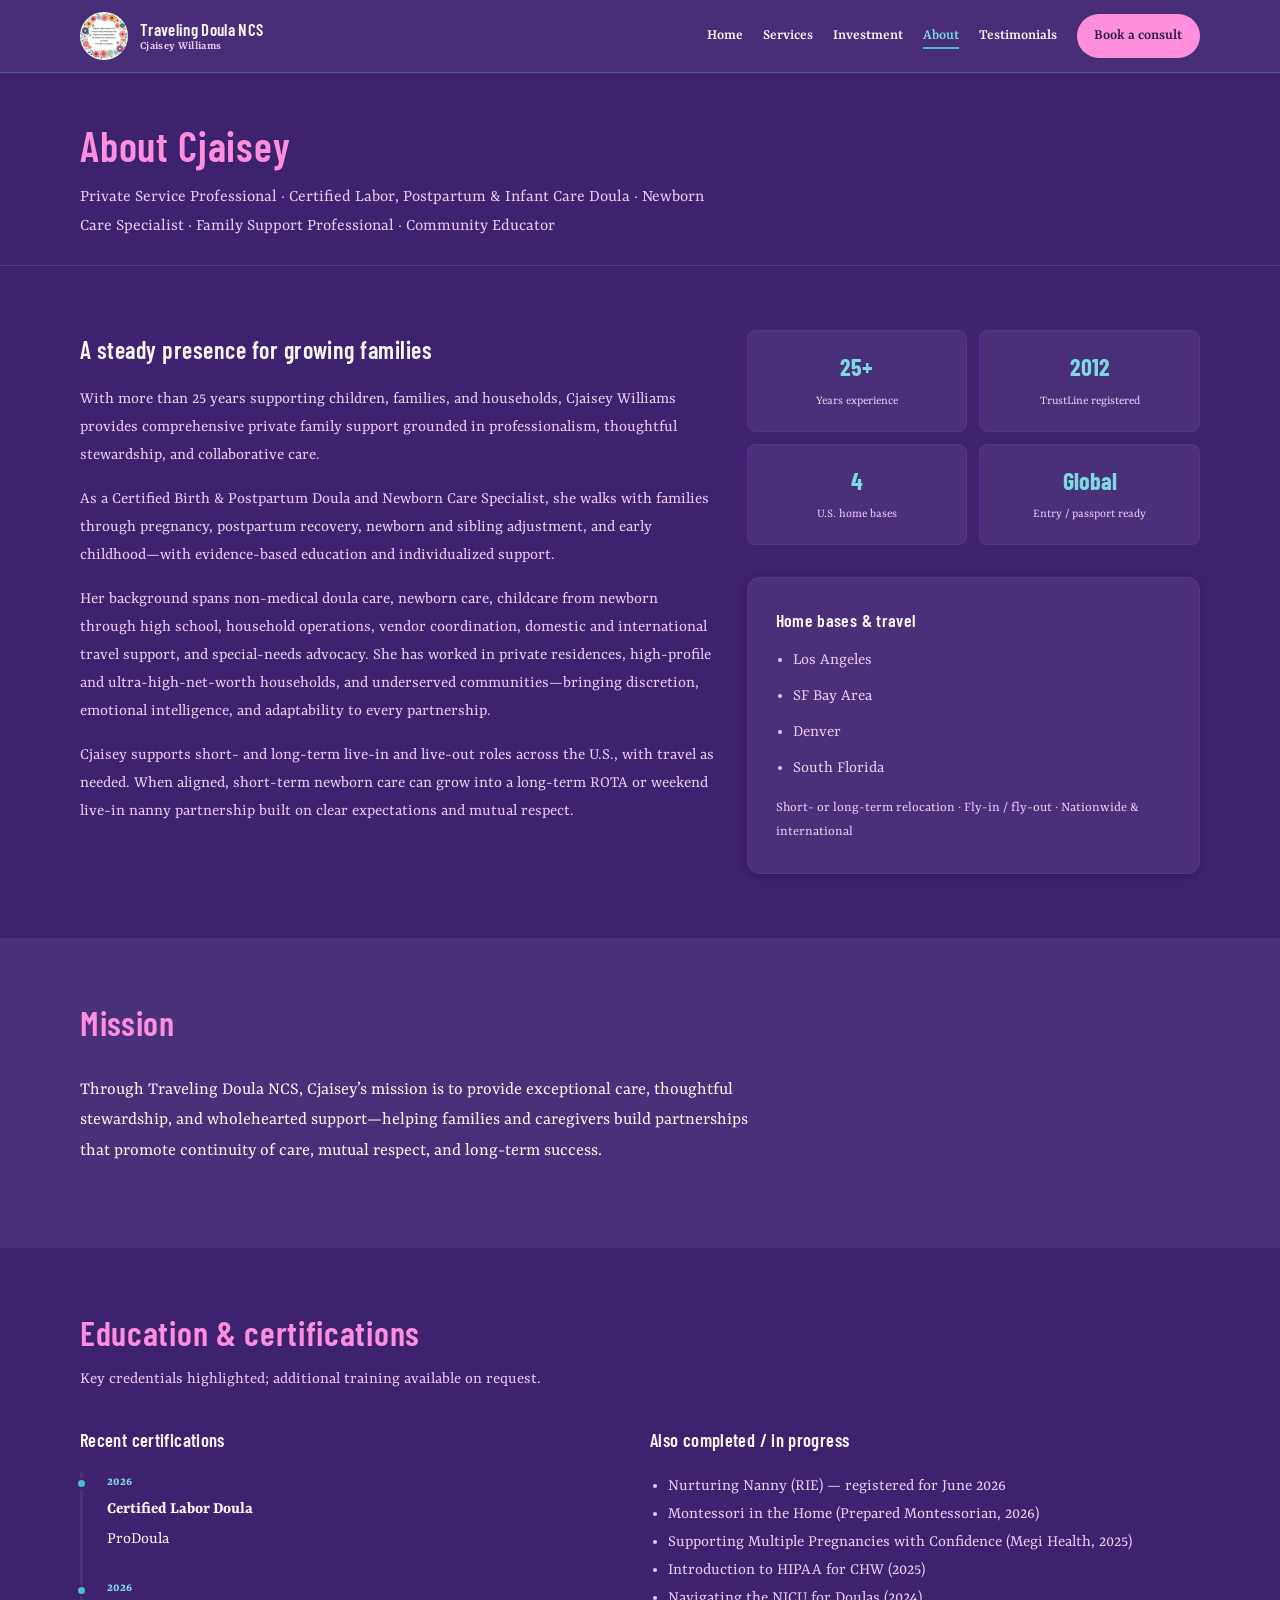
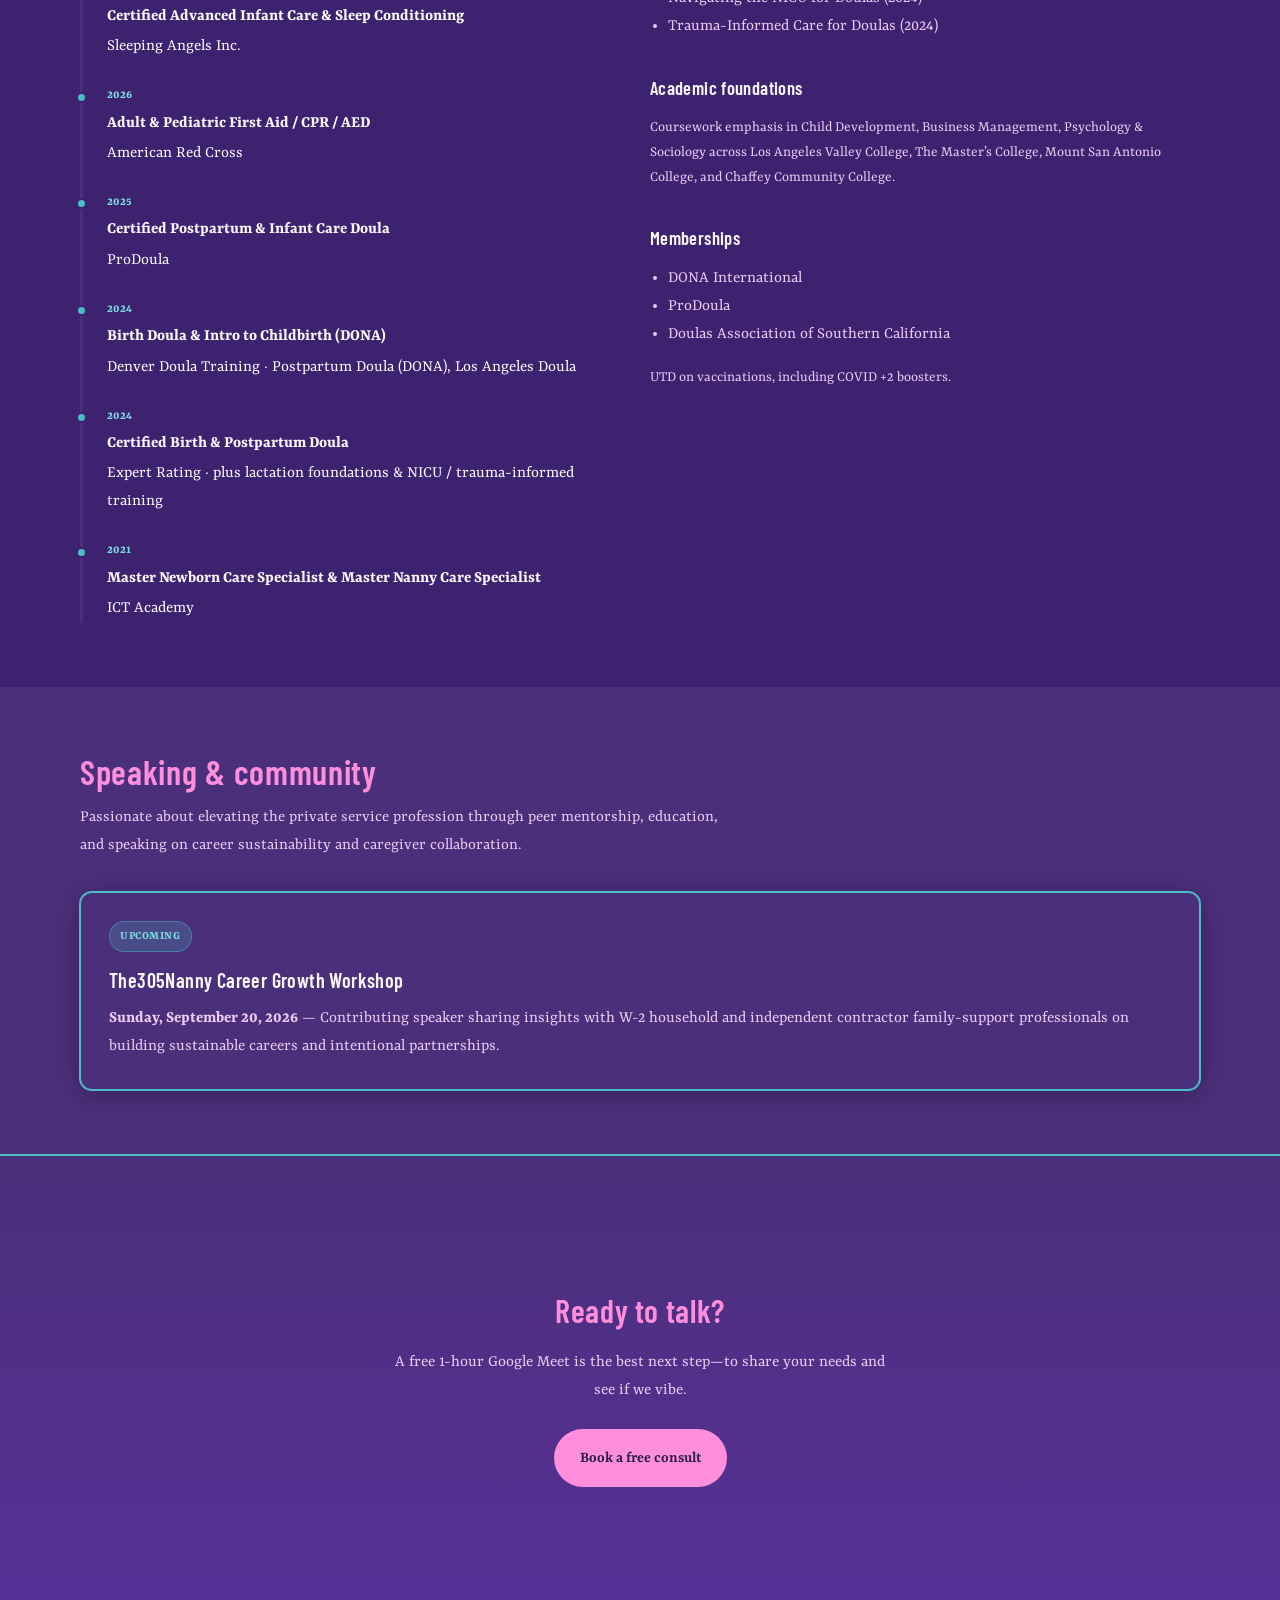
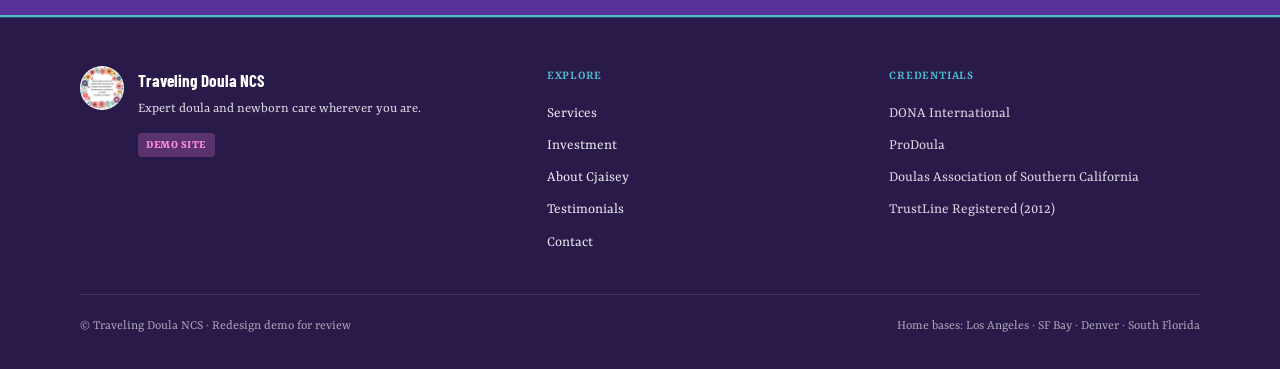
==== about.html @ 1f901da9 "Add Traveling Doula NCS redesign demo for GitHub Pages Publish the static HTML/CSS/JS demo at the re" ====
<!DOCTYPE html>
<html lang="en">
<head>
  <meta charset="utf-8">
  <meta name="viewport" content="width=device-width, initial-scale=1">
  <meta name="description" content="Meet Cjaisey Williams — Certified Labor, Postpartum & Infant Care Doula and Newborn Care Specialist with 25+ years of family support experience.">
  <title>About Cjaisey — Traveling Doula NCS</title>
  <link rel="preconnect" href="https://fonts.googleapis.com">
  <link rel="preconnect" href="https://fonts.gstatic.com" crossorigin>
  <link href="https://fonts.googleapis.com/css2?family=Barlow+Condensed:wght@400;500;600;700&family=Rasa:ital,wght@0,300;0,400;0,500;0,600;0,700;1,400&display=swap" rel="stylesheet">
  <link rel="stylesheet" href="styles.css">
  <link rel="icon" href="assets/logo.png" type="image/png">
</head>
<body>
  <a class="skip-link" href="#main">Skip to content</a>

  <header class="site-header">
    <div class="container header-inner">
      <a class="logo-link" href="index.html">
        <img src="assets/logo.png" width="48" height="48" alt="">
        <span class="logo-text">
          <strong>Traveling Doula NCS</strong>
          <span>Cjaisey Williams</span>
        </span>
      </a>
      <button class="nav-toggle" type="button" aria-expanded="false" aria-controls="site-nav" aria-label="Open menu">Menu</button>
      <nav class="site-nav" id="site-nav" aria-label="Primary">
        <ul class="nav-list">
          <li><a href="index.html">Home</a></li>
          <li><a href="services.html">Services</a></li>
          <li><a href="investment.html">Investment</a></li>
          <li><a href="about.html" aria-current="page">About</a></li>
          <li><a href="testimonials.html">Testimonials</a></li>
          <li><a href="contact.html" class="nav-cta">Book a consult</a></li>
        </ul>
      </nav>
    </div>
  </header>

  <main id="main">
    <header class="page-hero">
      <div class="container">
        <h1>About Cjaisey</h1>
        <p>Private Service Professional · Certified Labor, Postpartum &amp; Infant Care Doula · Newborn Care Specialist · Family Support Professional · Community Educator</p>
      </div>
    </header>

    <section class="section">
      <div class="container bio-grid">
        <div class="prose">
          <h2 style="font-family:var(--font-display);font-size:1.5rem;margin:0 0 1rem">A steady presence for growing families</h2>
          <p>With more than 25 years supporting children, families, and households, Cjaisey Williams provides comprehensive private family support grounded in professionalism, thoughtful stewardship, and collaborative care.</p>
          <p>As a Certified Birth &amp; Postpartum Doula and Newborn Care Specialist, she walks with families through pregnancy, postpartum recovery, newborn and sibling adjustment, and early childhood—with evidence-based education and individualized support.</p>
          <p>Her background spans non-medical doula care, newborn care, childcare from newborn through high school, household operations, vendor coordination, domestic and international travel support, and special-needs advocacy. She has worked in private residences, high-profile and ultra-high-net-worth households, and underserved communities—bringing discretion, emotional intelligence, and adaptability to every partnership.</p>
          <p>Cjaisey supports short- and long-term live-in and live-out roles across the U.S., with travel as needed. When aligned, short-term newborn care can grow into a long-term ROTA or weekend live-in nanny partnership built on clear expectations and mutual respect.</p>
        </div>
        <aside>
          <div class="stat-grid mb-2">
            <div class="stat"><strong>25+</strong><span>Years experience</span></div>
            <div class="stat"><strong>2012</strong><span>TrustLine registered</span></div>
            <div class="stat"><strong>4</strong><span>U.S. home bases</span></div>
            <div class="stat"><strong>Global</strong><span>Entry / passport ready</span></div>
          </div>
          <div class="package-card">
            <h3 style="font-family:var(--font-display);font-size:1.1rem;margin:0 0 0.75rem">Home bases &amp; travel</h3>
            <ul style="margin:0;padding-left:1.1rem;color:var(--charcoal-muted)">
              <li>Los Angeles</li>
              <li>SF Bay Area</li>
              <li>Denver</li>
              <li>South Florida</li>
            </ul>
            <p style="margin:0.85rem 0 0;font-size:0.9rem;color:var(--charcoal-muted)">Short- or long-term relocation · Fly-in / fly-out · Nationwide &amp; international</p>
          </div>
        </aside>
      </div>
    </section>

    <section class="section section-alt" aria-labelledby="mission-heading">
      <div class="container">
        <div class="section-header">
          <h2 id="mission-heading">Mission</h2>
        </div>
        <p class="prose" style="font-size:1.15rem;color:var(--charcoal)">Through Traveling Doula NCS, Cjaisey’s mission is to provide exceptional care, thoughtful stewardship, and wholehearted support—helping families and caregivers build partnerships that promote continuity of care, mutual respect, and long-term success.</p>
      </div>
    </section>

    <section class="section" aria-labelledby="creds-heading">
      <div class="container">
        <div class="section-header">
          <h2 id="creds-heading">Education &amp; certifications</h2>
          <p>Key credentials highlighted; additional training available on request.</p>
        </div>
        <div class="two-col">
          <div>
            <h3 style="font-family:var(--font-display);font-size:1.15rem;margin:0 0 1rem">Recent certifications</h3>
            <ol class="timeline">
              <li>
                <time datetime="2026">2026</time>
                <strong>Certified Labor Doula</strong>
                ProDoula
              </li>
              <li>
                <time datetime="2026">2026</time>
                <strong>Certified Advanced Infant Care &amp; Sleep Conditioning</strong>
                Sleeping Angels Inc.
              </li>
              <li>
                <time datetime="2026">2026</time>
                <strong>Adult &amp; Pediatric First Aid / CPR / AED</strong>
                American Red Cross
              </li>
              <li>
                <time datetime="2025">2025</time>
                <strong>Certified Postpartum &amp; Infant Care Doula</strong>
                ProDoula
              </li>
              <li>
                <time datetime="2024">2024</time>
                <strong>Birth Doula &amp; Intro to Childbirth (DONA)</strong>
                Denver Doula Training · Postpartum Doula (DONA), Los Angeles Doula
              </li>
              <li>
                <time datetime="2024">2024</time>
                <strong>Certified Birth &amp; Postpartum Doula</strong>
                Expert Rating · plus lactation foundations &amp; NICU / trauma-informed training
              </li>
              <li>
                <time datetime="2021">2021</time>
                <strong>Master Newborn Care Specialist &amp; Master Nanny Care Specialist</strong>
                ICT Academy
              </li>
            </ol>
          </div>
          <div>
            <h3 style="font-family:var(--font-display);font-size:1.15rem;margin:0 0 1rem">Also completed / in progress</h3>
            <ul style="color:var(--charcoal-muted);padding-left:1.15rem">
              <li>Nurturing Nanny (RIE) — registered for June 2026</li>
              <li>Montessori in the Home (Prepared Montessorian, 2026)</li>
              <li>Supporting Multiple Pregnancies with Confidence (Megi Health, 2025)</li>
              <li>Introduction to HIPAA for CHW (2025)</li>
              <li>Navigating the NICU for Doulas (2024)</li>
              <li>Trauma-Informed Care for Doulas (2024)</li>
            </ul>
            <h3 style="font-family:var(--font-display);font-size:1.15rem;margin:2rem 0 0.75rem">Academic foundations</h3>
            <p style="color:var(--charcoal-muted);margin:0;font-size:0.95rem">Coursework emphasis in Child Development, Business Management, Psychology &amp; Sociology across Los Angeles Valley College, The Master’s College, Mount San Antonio College, and Chaffey Community College.</p>

            <h3 style="font-family:var(--font-display);font-size:1.15rem;margin:2rem 0 0.75rem">Memberships</h3>
            <ul style="color:var(--charcoal-muted);padding-left:1.15rem;margin:0">
              <li>DONA International</li>
              <li>ProDoula</li>
              <li>Doulas Association of Southern California</li>
            </ul>
            <p style="margin:1rem 0 0;font-size:0.95rem;color:var(--charcoal-muted)">UTD on vaccinations, including COVID +2 boosters.</p>
          </div>
        </div>
      </div>
    </section>

    <section class="section section-alt" aria-labelledby="speak-heading">
      <div class="container">
        <div class="section-header">
          <h2 id="speak-heading">Speaking &amp; community</h2>
          <p>Passionate about elevating the private service profession through peer mentorship, education, and speaking on career sustainability and caregiver collaboration.</p>
        </div>
        <div class="package-card featured">
          <span class="badge">Upcoming</span>
          <h3 style="font-family:var(--font-display);font-size:1.25rem;margin:0.25rem 0 0.5rem">The305Nanny Career Growth Workshop</h3>
          <p style="margin:0;color:var(--charcoal-muted)"><strong>Sunday, September 20, 2026</strong> — Contributing speaker sharing insights with W-2 household and independent contractor family-support professionals on building sustainable careers and intentional partnerships.</p>
        </div>
      </div>
    </section>

    <section class="section section-sage">
      <div class="container cta-band">
        <h2>Ready to talk?</h2>
        <p>A free 1-hour Google Meet is the best next step—to share your needs and see if we vibe.</p>
        <a class="btn btn-primary" href="contact.html">Book a free consult</a>
      </div>
    </section>
  </main>

  <footer class="site-footer">
    <div class="container">
      <div class="footer-grid">
        <div class="footer-brand">
          <img src="assets/logo.png" width="44" height="44" alt="">
          <div>
            <strong>Traveling Doula NCS</strong>
            <p>Expert doula and newborn care wherever you are.</p>
            <p style="margin-top:0.75rem"><span class="demo-badge">DEMO SITE</span></p>
          </div>
        </div>
        <div class="footer-col">
          <h3>Explore</h3>
          <ul>
            <li><a href="services.html">Services</a></li>
            <li><a href="investment.html">Investment</a></li>
            <li><a href="about.html">About Cjaisey</a></li>
            <li><a href="testimonials.html">Testimonials</a></li>
            <li><a href="contact.html">Contact</a></li>
          </ul>
        </div>
        <div class="footer-col">
          <h3>Credentials</h3>
          <ul>
            <li>DONA International</li>
            <li>ProDoula</li>
            <li>Doulas Association of Southern California</li>
            <li>TrustLine Registered (2012)</li>
          </ul>
        </div>
      </div>
      <div class="footer-bottom">
        <span>© Traveling Doula NCS · Redesign demo for review</span>
        <span>Home bases: Los Angeles · SF Bay · Denver · South Florida</span>
      </div>
    </div>
  </footer>
  <script src="main.js"></script>
</body>
</html>
---- styles.css ----
/* Traveling Doula NCS — Demo Redesign
   Dark purple canvas with live brand pink + teal. WCAG AA contrast preserved.
   Live hues: teal #4DBCC5, pink #FF8EDD, deep purple #573197, muted #7465A8,
   hover purple #B26ED6, lavender #EBC9F2, blue-gray #9199B8.
   Page bg #3D2270; cream text; pink CTAs with dark purple label text. */

:root {
  /* page canvas — deep purple (darker than live #573197 for pink text room) */
  --cream: #3D2270;
  --cream-dark: #573197;
  /* teal brand — bright for accents; lighter sibling for small links on purple */
  --sage: #4DBCC5;
  --sage-dark: #7DD8DF;
  --sage-light: #4A2F7A;
  /* primary text — cream / lavender on purple */
  --charcoal: #FAF7FC;
  --charcoal-muted: #EBC9F2;
  /* pink CTA fill (live #FF8EDD); hover slightly brighter/softer */
  --terracotta: #FF8EDD;
  --terracotta-dark: #F070C8;
  --blush: #EBC9F2;
  /* cards / panels — lighter purple on purple canvas */
  --white: #4A2F7A;
  --focus: #4DBCC5;
  /* pink-button label (dark purple on pink ≈ 7.6:1) */
  --on-pink: #2A1A4A;
  /* true near-white for rare cases (skip link, etc.) */
  --ink-inverse: #FFFFFF;
  /* brand accents */
  --brand-teal: #4DBCC5;
  --brand-pink: #FF8EDD;
  --brand-purple: #573197;
  --brand-purple-deep: #3D2270;
  --brand-purple-header: #4A2F7A;
  --brand-purple-footer: #2A1A4A;
  --brand-purple-hover: #B26ED6;
  --brand-muted-purple: #7465A8;
  --brand-blue-gray: #9199B8;
  --brand-lavender: #EBC9F2;
  --radius: 12px;
  --radius-sm: 8px;
  --shadow: 0 4px 24px rgba(0, 0, 0, 0.28);
  --shadow-sm: 0 2px 8px rgba(0, 0, 0, 0.22);
  --font-display: "Barlow Condensed", "Arial Narrow", "Segoe UI", sans-serif;
  --font-body: "Rasa", Georgia, "Times New Roman", serif;
  --max: 1120px;
  --header-h: 72px;
  --space: clamp(1rem, 3vw, 2rem);
}

*, *::before, *::after { box-sizing: border-box; }

html {
  scroll-behavior: smooth;
  -webkit-text-size-adjust: 100%;
}

@media (prefers-reduced-motion: reduce) {
  html { scroll-behavior: auto; }
  *, *::before, *::after {
    animation-duration: 0.01ms !important;
    animation-iteration-count: 1 !important;
    transition-duration: 0.01ms !important;
  }
}

body {
  margin: 0;
  font-family: var(--font-body);
  font-size: 1.0625rem;
  line-height: 1.65;
  color: var(--charcoal);
  background: var(--cream);
  min-height: 100vh;
  overflow-x: clip;
}

/* Larger tap targets for interactive controls */
button,
.btn,
.nav-toggle,
.nav-cta {
  min-height: 44px;
}

img { max-width: 100%; height: auto; display: block; }

h1, h2, h3, h4, .site-title, .logo-text {
  letter-spacing: 0.02em;
  font-weight: 600;
}
a { color: var(--sage-dark); text-decoration-thickness: 1px; text-underline-offset: 3px; }
a:hover { color: var(--brand-pink); }

:focus-visible {
  outline: 3px solid var(--focus);
  outline-offset: 3px;
}

.skip-link {
  position: absolute;
  left: -9999px;
  top: 0;
  z-index: 1000;
  background: var(--brand-purple-footer);
  color: var(--ink-inverse);
  padding: 0.75rem 1.25rem;
  font-weight: 600;
  text-decoration: none;
  border-radius: 0 0 var(--radius-sm) 0;
  border: 2px solid transparent;
}
.skip-link:focus {
  left: 0;
  outline: 3px solid var(--focus);
  outline-offset: 2px;
  border-color: var(--sage);
}

.container {
  width: min(100% - 2rem, var(--max));
  margin-inline: auto;
}

/* Header */
.site-header {
  position: sticky;
  top: 0;
  z-index: 100;
  background: rgba(74, 47, 122, 0.94);
  backdrop-filter: blur(10px);
  border-bottom: 1px solid rgba(77, 188, 197, 0.35);
}

.header-inner {
  display: flex;
  align-items: center;
  justify-content: space-between;
  min-height: var(--header-h);
  gap: 1rem;
}

.logo-link {
  display: flex;
  align-items: center;
  gap: 0.75rem;
  text-decoration: none;
  color: var(--charcoal);
  flex-shrink: 0;
}
.logo-link img {
  width: 48px;
  height: 48px;
  border-radius: 50%;
  object-fit: cover;
}
.logo-text {
  display: flex;
  flex-direction: column;
  line-height: 1.2;
}
.logo-text strong {
  font-family: var(--font-display);
  font-size: 1.05rem;
  font-weight: 600;
}
.logo-text span {
  font-size: 0.75rem;
  color: var(--charcoal-muted);
}

.nav-toggle {
  display: none;
  background: transparent;
  border: 2px solid var(--sage);
  color: var(--sage-dark);
  border-radius: var(--radius-sm);
  padding: 0.5rem 0.85rem;
  min-width: 44px;
  min-height: 44px;
  cursor: pointer;
  font: inherit;
  font-weight: 600;
  font-size: 0.9rem;
}
.nav-toggle[aria-expanded="true"] {
  background: var(--sage);
  color: var(--on-pink);
}

.nav-list {
  display: flex;
  align-items: center;
  gap: 0.25rem 1.25rem;
  list-style: none;
  margin: 0;
  padding: 0;
}
.nav-list a {
  text-decoration: none;
  color: var(--charcoal);
  font-weight: 550;
  font-size: 0.95rem;
  padding: 0.35rem 0;
}
.nav-list a:hover,
.nav-list a[aria-current="page"] {
  color: var(--sage-dark);
}
.nav-list a[aria-current="page"] {
  box-shadow: inset 0 -2px 0 var(--sage);
}
.nav-cta {
  background: var(--terracotta) !important;
  color: var(--on-pink) !important;
  padding: 0.55rem 1.1rem !important;
  border-radius: 999px;
  box-shadow: none !important;
  text-decoration: none !important;
  display: inline-flex !important;
  align-items: center;
  justify-content: center;
  min-height: 44px;
}
.nav-cta:hover {
  background: var(--terracotta-dark) !important;
  color: var(--on-pink) !important;
}

@media (max-width: 860px) {
  .nav-toggle { display: inline-flex; align-items: center; justify-content: center; gap: 0.35rem; }
  .site-nav {
    position: fixed;
    inset: var(--header-h) 0 auto 0;
    background: var(--cream);
    border-bottom: 1px solid var(--cream-dark);
    padding: 0.75rem 1rem 1.25rem;
    transform: translateY(-120%);
    opacity: 0;
    visibility: hidden;
    transition: transform 0.2s ease, opacity 0.2s ease, visibility 0.2s;
    max-height: calc(100vh - var(--header-h));
    overflow-y: auto;
    -webkit-overflow-scrolling: touch;
    box-shadow: var(--shadow);
  }
  .site-nav.is-open {
    transform: translateY(0);
    opacity: 1;
    visibility: visible;
  }
  .nav-list {
    flex-direction: column;
    align-items: stretch;
    gap: 0.15rem;
  }
  .nav-list a {
    display: flex;
    align-items: center;
    min-height: 44px;
    padding: 0.75rem 1rem;
    border-radius: var(--radius-sm);
  }
  .nav-list a[aria-current="page"] {
    background: var(--sage-light);
    box-shadow: none;
  }
  .nav-cta {
    text-align: center;
    margin-top: 0.5rem;
    width: 100%;
  }
  body.nav-open { overflow: hidden; }
  /* Prevent logo + menu crowding on narrow phones */
  .logo-text strong { font-size: 0.98rem; }
  .logo-link img { width: 44px; height: 44px; }
}

@media (max-width: 380px) {
  .logo-text span { display: none; }
  .container { width: min(100% - 1.5rem, var(--max)); }
}

/* Buttons */
.btn {
  display: inline-flex;
  align-items: center;
  justify-content: center;
  gap: 0.5rem;
  padding: 0.85rem 1.5rem;
  min-height: 44px;
  border-radius: 999px;
  font-family: inherit;
  font-size: 1rem;
  font-weight: 600;
  text-decoration: none;
  border: 2px solid transparent;
  cursor: pointer;
  transition: background 0.15s, color 0.15s, border-color 0.15s;
}
.btn-primary {
  background: var(--terracotta);
  color: var(--on-pink);
}
.btn-primary:hover {
  background: var(--terracotta-dark);
  color: var(--on-pink);
}
.btn-secondary {
  background: transparent;
  color: var(--sage-dark);
  border-color: var(--sage);
}
.btn-secondary:hover {
  background: rgba(77, 188, 197, 0.18);
  color: var(--charcoal);
  border-color: var(--sage-dark);
}
.btn-ghost {
  background: var(--white);
  color: var(--charcoal);
  border-color: var(--cream-dark);
}
.btn-ghost:hover {
  border-color: var(--sage);
}

/* Hero */
.hero {
  padding: clamp(2.5rem, 6vw, 5rem) 0 clamp(2rem, 5vw, 4rem);
  background:
    radial-gradient(ellipse 80% 60% at 90% 10%, rgba(77, 188, 197, 0.22), transparent),
    radial-gradient(ellipse 60% 50% at 10% 90%, rgba(255, 142, 221, 0.18), transparent),
    var(--cream);
}
.hero-grid {
  display: grid;
  gap: 2.5rem;
  align-items: center;
}
@media (min-width: 800px) {
  .hero-grid { grid-template-columns: 1.2fr 0.8fr; gap: 3rem; }
}
.hero-eyebrow {
  display: inline-block;
  font-size: 0.8rem;
  font-weight: 700;
  letter-spacing: 0.06em;
  text-transform: uppercase;
  color: var(--sage);
  margin-bottom: 0.75rem;
}
.hero h1 {
  font-family: var(--font-display);
  font-size: clamp(2rem, 5vw, 3.15rem);
  font-weight: 600;
  line-height: 1.15;
  margin: 0 0 1rem;
  color: var(--brand-pink);
}
.hero-lead {
  font-size: 1.15rem;
  color: var(--charcoal-muted);
  margin: 0 0 1.75rem;
  max-width: 36em;
}
.hero-actions {
  display: flex;
  flex-wrap: wrap;
  gap: 0.75rem;
  margin-bottom: 1.5rem;
}
@media (max-width: 480px) {
  .hero-actions { flex-direction: column; align-items: stretch; }
  .hero-actions .btn { width: 100%; }
  .hero-card { padding: 1.25rem; }
  .hero { padding-top: 2rem; }
}
.hero-meta {
  font-size: 0.9rem;
  color: var(--charcoal-muted);
  margin: 0;
}
.hero-card {
  background: var(--white);
  border-radius: var(--radius);
  padding: 1.75rem;
  box-shadow: var(--shadow);
  border: 1px solid var(--cream-dark);
}
.hero-card h2 {
  font-family: var(--font-display);
  font-size: 1.25rem;
  margin: 0 0 1rem;
}
.hero-card ul {
  margin: 0;
  padding: 0;
  list-style: none;
}
.hero-card li {
  display: flex;
  gap: 0.65rem;
  padding: 0.55rem 0;
  border-bottom: 1px solid var(--cream-dark);
  font-size: 0.95rem;
}
.hero-card li:last-child { border-bottom: none; }
.hero-card li::before {
  content: "";
  width: 8px;
  height: 8px;
  margin-top: 0.5rem;
  border-radius: 50%;
  background: var(--sage);
  flex-shrink: 0;
}

/* Sections */
.section {
  padding: clamp(2.5rem, 5vw, 4.5rem) 0;
}
.section-alt { background: var(--white); }
.section-sage {
  background: linear-gradient(180deg, #4A2F7A 0%, #573197 100%);
  color: var(--charcoal);
  border-block: 2px solid var(--sage);
}
.section-sage a { color: var(--sage-dark); }
.section-sage .btn-primary {
  background: var(--terracotta);
  color: var(--on-pink);
}
.section-sage .btn-primary:hover {
  background: var(--terracotta-dark);
  color: var(--on-pink);
}
.section-header {
  max-width: 40rem;
  margin-bottom: 2rem;
}
.section-header h2 {
  font-family: var(--font-display);
  font-size: clamp(1.6rem, 3vw, 2.15rem);
  font-weight: 600;
  margin: 0 0 0.75rem;
  line-height: 1.2;
  color: var(--brand-pink);
}
.section-header p {
  margin: 0;
  color: var(--charcoal-muted);
  font-size: 1.05rem;
}
.section-sage .section-header p { color: var(--charcoal-muted); }

/* Cards grid */
.cards {
  display: grid;
  gap: 1.25rem;
}
@media (min-width: 600px) {
  .cards-2 { grid-template-columns: repeat(2, 1fr); }
  .cards-3 { grid-template-columns: repeat(2, 1fr); }
  .cards-4 { grid-template-columns: repeat(2, 1fr); }
}
@media (min-width: 900px) {
  .cards-3 { grid-template-columns: repeat(3, 1fr); }
  .cards-4 { grid-template-columns: repeat(4, 1fr); }
}

.card {
  background: var(--white);
  border: 1px solid rgba(77, 188, 197, 0.35);
  border-radius: var(--radius);
  padding: 1.5rem;
  box-shadow: var(--shadow-sm);
  display: flex;
  flex-direction: column;
  gap: 0.75rem;
  height: 100%;
}
.card-icon {
  width: 44px;
  height: 44px;
  border-radius: 10px;
  background: rgba(77, 188, 197, 0.2);
  color: var(--sage);
  display: grid;
  place-items: center;
  font-size: 1.25rem;
}
.card h3 {
  font-family: var(--font-display);
  font-size: 1.2rem;
  font-weight: 600;
  margin: 0;
}
.card p {
  margin: 0;
  color: var(--charcoal-muted);
  flex-grow: 1;
  font-size: 0.98rem;
}
.card .card-link,
a.card .card-link {
  font-weight: 600;
  text-decoration: none;
  color: var(--sage-dark);
  margin-top: 0.25rem;
}
.card a.card-link:hover,
a.card:hover .card-link,
a.card:focus-visible .card-link {
  color: var(--brand-pink);
}
.card-link::after { content: " →"; }

/* Whole-card jump links (services hub) */
a.card {
  text-decoration: none;
  color: inherit;
  transition: border-color 0.15s, box-shadow 0.15s;
}
a.card:hover {
  border-color: var(--sage);
  box-shadow: var(--shadow);
}
a.card:focus-visible {
  outline: 3px solid var(--focus);
  outline-offset: 3px;
}

/* Trust strip */
.trust-strip {
  display: flex;
  flex-wrap: wrap;
  gap: 0.75rem 1.5rem;
  justify-content: center;
  align-items: center;
  padding: 1.25rem;
  background: rgba(77, 188, 197, 0.14);
  border: 1px solid rgba(77, 188, 197, 0.45);
  border-radius: var(--radius);
  font-size: 0.9rem;
  font-weight: 600;
  color: var(--sage-dark);
  text-align: center;
}
.trust-strip span { white-space: normal; }
@media (min-width: 700px) {
  .trust-strip span:not(.sep) { white-space: nowrap; }
}
.trust-strip .sep {
  width: 4px;
  height: 4px;
  border-radius: 50%;
  background: var(--sage);
  display: none;
}
@media (min-width: 700px) {
  .trust-strip .sep { display: inline-block; }
}

/* Who for */
.chip-list {
  display: flex;
  flex-wrap: wrap;
  gap: 0.65rem;
  list-style: none;
  margin: 0;
  padding: 0;
}
.chip {
  background: var(--white);
  border: 1px solid var(--cream-dark);
  border-radius: 999px;
  padding: 0.55rem 1rem;
  font-size: 0.95rem;
  color: var(--charcoal);
}
@media (max-width: 480px) {
  .chip { width: 100%; border-radius: var(--radius-sm); }
  .chip-list { gap: 0.5rem; }
}

/* Testimonial snippet */
.quote-card {
  background: var(--white);
  border-left: 4px solid var(--sage);
  border-radius: 0 var(--radius) var(--radius) 0;
  padding: 1.5rem 1.75rem;
  box-shadow: var(--shadow-sm);
}
.quote-card blockquote {
  margin: 0 0 1rem;
  font-size: 1.1rem;
  font-style: italic;
  color: var(--charcoal);
  line-height: 1.55;
}
.quote-card cite {
  font-style: normal;
  font-size: 0.9rem;
  font-weight: 600;
  color: var(--charcoal-muted);
}

/* Page hero (inner pages) */
.page-hero {
  padding: clamp(2rem, 4vw, 3rem) 0 1.5rem;
  border-bottom: 1px solid var(--cream-dark);
}
.page-hero h1 {
  font-family: var(--font-display);
  font-size: clamp(1.85rem, 4vw, 2.6rem);
  margin: 0 0 0.75rem;
  line-height: 1.2;
  color: var(--brand-pink);
}
.page-hero p {
  margin: 0;
  max-width: 40rem;
  color: var(--charcoal-muted);
  font-size: 1.1rem;
}

/* Tables */
.rate-table-wrap {
  overflow-x: auto;
  border-radius: var(--radius);
  border: 1px solid var(--cream-dark);
  background: var(--white);
  -webkit-overflow-scrolling: touch;
  overscroll-behavior-x: contain;
  scrollbar-gutter: stable;
}
.rate-table-wrap:focus-within {
  outline: 2px solid var(--focus);
  outline-offset: 2px;
}
table.rates {
  width: 100%;
  border-collapse: collapse;
  font-size: 0.95rem;
  min-width: 480px;
}
table.rates th,
table.rates td {
  padding: 0.9rem 1rem;
  text-align: left;
  border-bottom: 1px solid var(--cream-dark);
}
@media (max-width: 560px) {
  table.rates { font-size: 0.9rem; min-width: 420px; }
  table.rates th,
  table.rates td { padding: 0.85rem 0.75rem; }
}
table.rates th {
  background: rgba(77, 188, 197, 0.16);
  color: var(--sage-dark);
  font-weight: 700;
  font-size: 0.85rem;
  text-transform: uppercase;
  letter-spacing: 0.04em;
}
table.rates tr:last-child td { border-bottom: none; }
table.rates td:last-child,
table.rates th:last-child { text-align: right; }
.rate-note {
  font-size: 0.9rem;
  color: var(--charcoal-muted);
  margin: 0.75rem 0 0;
}

/* Package highlight */
.package-card {
  background: var(--white);
  border: 1px solid var(--cream-dark);
  border-radius: var(--radius);
  padding: 1.75rem;
  box-shadow: var(--shadow-sm);
}
@media (max-width: 480px) {
  .package-card { padding: 1.25rem; }
  .package-price { font-size: 1.75rem; }
  .card { padding: 1.25rem; }
  .section { padding-block: 2rem; }
  .page-hero { padding-top: 1.5rem; }
}
.package-card.featured {
  border-color: var(--sage);
  box-shadow: 0 0 0 1px var(--sage), var(--shadow);
}
.package-price {
  font-family: var(--font-display);
  font-size: 2rem;
  font-weight: 600;
  color: var(--sage-dark);
  margin: 0.25rem 0 1rem;
}
.package-price span {
  font-size: 1rem;
  font-family: var(--font-body);
  font-weight: 500;
  color: var(--charcoal-muted);
}
.package-card ul {
  margin: 0;
  padding: 0 0 0 1.15rem;
}
.package-card li { margin-bottom: 0.5rem; }
.badge {
  display: inline-block;
  background: rgba(77, 188, 197, 0.2);
  color: var(--sage-dark);
  border: 1px solid rgba(77, 188, 197, 0.45);
  font-size: 0.75rem;
  font-weight: 700;
  letter-spacing: 0.04em;
  text-transform: uppercase;
  padding: 0.3rem 0.65rem;
  border-radius: 999px;
  margin-bottom: 0.5rem;
}
.credit-banner {
  background: rgba(77, 188, 197, 0.14);
  border: 1px solid rgba(77, 188, 197, 0.4);
  border-radius: var(--radius);
  padding: 1.25rem 1.5rem;
  display: grid;
  gap: 1rem;
}
@media (min-width: 700px) {
  .credit-banner { grid-template-columns: 1fr 1fr; }
}
.credit-item strong {
  display: block;
  font-family: var(--font-display);
  font-size: 1.35rem;
  color: var(--sage-dark);
  margin-bottom: 0.25rem;
}

/* Accordion */
.accordion {
  border: 1px solid var(--cream-dark);
  border-radius: var(--radius);
  background: var(--white);
  overflow: hidden;
}
.accordion + .accordion { margin-top: 0.75rem; }
.accordion summary {
  padding: 1rem 1.15rem;
  min-height: 48px;
  font-weight: 650;
  cursor: pointer;
  list-style: none;
  display: flex;
  justify-content: space-between;
  align-items: center;
  gap: 1rem;
  color: var(--charcoal);
}
.accordion summary::-webkit-details-marker { display: none; }
.accordion summary::after {
  content: "+";
  font-size: 1.35rem;
  color: var(--sage);
  font-weight: 400;
  line-height: 1;
  flex-shrink: 0;
}
.accordion[open] summary::after { content: "−"; }
.accordion summary:hover { background: rgba(77, 188, 197, 0.12); }
.accordion summary:focus { outline: none; }
.accordion summary:focus-visible {
  outline: 3px solid var(--focus);
  outline-offset: -3px;
  background: rgba(77, 188, 197, 0.12);
}
@media (max-width: 480px) {
  .accordion summary { padding: 1rem; gap: 0.75rem; }
  .accordion-body { padding: 0 1rem 1.1rem; }
}
.accordion-body {
  padding: 0 1.25rem 1.25rem;
  color: var(--charcoal-muted);
  border-top: 1px solid var(--cream-dark);
}
.accordion-body > *:first-child { margin-top: 1rem; }
.accordion-body ul { padding-left: 1.2rem; }

/* Timeline / about */
.timeline {
  list-style: none;
  margin: 0;
  padding: 0;
  border-left: 3px solid var(--sage-light);
}
.timeline li {
  position: relative;
  padding: 0 0 1.5rem 1.5rem;
}
.timeline li::before {
  content: "";
  position: absolute;
  left: -7px;
  top: 0.4rem;
  width: 11px;
  height: 11px;
  border-radius: 50%;
  background: var(--sage);
  border: 2px solid var(--cream);
}
.timeline li:last-child { padding-bottom: 0; }
.timeline time {
  display: block;
  font-size: 0.8rem;
  font-weight: 700;
  color: var(--sage-dark);
  letter-spacing: 0.03em;
  margin-bottom: 0.2rem;
}
.timeline strong { display: block; margin-bottom: 0.15rem; }

.bio-grid {
  display: grid;
  gap: 2rem;
}
@media (min-width: 800px) {
  .bio-grid { grid-template-columns: 1.4fr 1fr; align-items: start; }
}
.stat-grid {
  display: grid;
  gap: 0.75rem;
  grid-template-columns: 1fr 1fr;
}
.stat {
  background: var(--white);
  border: 1px solid var(--cream-dark);
  border-radius: var(--radius-sm);
  padding: 1rem;
  text-align: center;
}
.stat strong {
  display: block;
  font-family: var(--font-display);
  font-size: 1.5rem;
  color: var(--sage-dark);
}
.stat span {
  font-size: 0.8rem;
  color: var(--charcoal-muted);
}

/* Testimonials page */
.testimonial-grid {
  display: grid;
  gap: 1.25rem;
}
@media (min-width: 700px) {
  .testimonial-grid { grid-template-columns: repeat(2, 1fr); }
}
.testimonial {
  background: var(--white);
  border: 1px solid var(--cream-dark);
  border-radius: var(--radius);
  padding: 1.5rem;
  box-shadow: var(--shadow-sm);
  display: flex;
  flex-direction: column;
}
.testimonial.span-2 {
  grid-column: 1 / -1;
}
.testimonial .tag {
  align-self: flex-start;
  font-size: 0.7rem;
  font-weight: 700;
  text-transform: uppercase;
  letter-spacing: 0.05em;
  background: var(--terracotta);
  color: var(--on-pink);
  padding: 0.25rem 0.55rem;
  border-radius: 999px;
  margin-bottom: 0.75rem;
}
.testimonial blockquote {
  margin: 0 0 1rem;
  flex-grow: 1;
  font-size: 1rem;
  line-height: 1.6;
}
.testimonial footer {
  font-size: 0.9rem;
  font-weight: 600;
  color: var(--charcoal-muted);
}

/* Forms */
.form-layout {
  display: grid;
  gap: 2rem;
}
@media (min-width: 800px) {
  .form-layout { grid-template-columns: 1fr 1.2fr; align-items: start; }
}
.contact-info {
  background: var(--white);
  border: 1px solid var(--cream-dark);
  border-radius: var(--radius);
  padding: 1.5rem;
}
.contact-info h2 {
  font-family: var(--font-display);
  font-size: 1.25rem;
  margin: 0 0 1rem;
}
.contact-info dl {
  margin: 0;
}
.contact-info dt {
  font-weight: 700;
  font-size: 0.85rem;
  color: var(--sage);
  margin-top: 1rem;
}
.contact-info dt:first-child { margin-top: 0; }
.contact-info dd {
  margin: 0.25rem 0 0;
  color: var(--charcoal-muted);
}

.demo-notice {
  background: rgba(178, 110, 214, 0.22);
  border: 1px solid var(--brand-purple-hover);
  color: var(--charcoal);
  border-radius: var(--radius-sm);
  padding: 0.9rem 1rem;
  font-size: 0.92rem;
  margin-bottom: 1.25rem;
  line-height: 1.5;
}
.demo-notice strong { color: var(--brand-pink); }

.form-card {
  background: var(--white);
  border: 1px solid var(--cream-dark);
  border-radius: var(--radius);
  padding: 1.5rem;
  box-shadow: var(--shadow-sm);
}
.form-row {
  display: grid;
  gap: 1rem;
  margin-bottom: 1rem;
}
@media (min-width: 560px) {
  .form-row.two { grid-template-columns: 1fr 1fr; }
}
.field label {
  display: block;
  font-weight: 600;
  font-size: 0.9rem;
  margin-bottom: 0.35rem;
}
.field .req {
  color: var(--brand-pink);
  font-weight: 700;
  margin-left: 0.15rem;
}
.field .hint {
  display: block;
  font-size: 0.8rem;
  font-weight: 400;
  color: var(--charcoal-muted);
  margin-top: 0.15rem;
}
.field .field-error {
  display: none;
  margin-top: 0.35rem;
  font-size: 0.85rem;
  font-weight: 600;
  color: #FFB4E8;
}
.was-validated .field input:invalid ~ .field-error,
.was-validated .field textarea:invalid ~ .field-error,
.was-validated .field select:invalid ~ .field-error,
.was-validated .field:has(:invalid) > .field-error {
  display: block;
}
.field input,
.field select,
.field textarea {
  width: 100%;
  min-height: 44px;
  padding: 0.7rem 0.85rem;
  border: 1.5px solid rgba(77, 188, 197, 0.45);
  border-radius: var(--radius-sm);
  font: inherit;
  background: #34205F;
  color: var(--charcoal);
}
.was-validated .field input:invalid,
.was-validated .field select:invalid,
.was-validated .field textarea:invalid {
  border-color: #FF8EDD;
  outline: 2px solid rgba(255, 142, 221, 0.35);
  outline-offset: 0;
}
.field input::placeholder,
.field textarea::placeholder {
  color: var(--brand-blue-gray);
}
.field input:focus,
.field select:focus,
.field textarea:focus {
  border-color: var(--sage);
  background: #3D2270;
  outline: 3px solid rgba(77, 188, 197, 0.45);
  outline-offset: 0;
}
.field option {
  background: #3D2270;
  color: var(--charcoal);
}
.field textarea { min-height: 120px; resize: vertical; }
.checkbox-group {
  display: flex;
  flex-wrap: wrap;
  gap: 0.5rem 1rem;
}
.checkbox-group label {
  display: flex;
  align-items: center;
  gap: 0.5rem;
  font-weight: 500;
  font-size: 0.95rem;
  cursor: pointer;
  min-height: 44px;
  padding: 0.25rem 0;
}
.checkbox-group input[type="checkbox"] {
  width: 1.15rem;
  height: 1.15rem;
  accent-color: var(--sage);
  flex-shrink: 0;
}
.form-actions { margin-top: 0.5rem; }
.form-success {
  display: none;
  background: rgba(77, 188, 197, 0.18);
  border: 1px solid var(--sage);
  color: var(--sage-dark);
  padding: 1rem;
  border-radius: var(--radius-sm);
  margin-top: 1rem;
  font-weight: 600;
}
.form-success.is-visible { display: block; }

/* CTA band */
.cta-band {
  text-align: center;
  padding: clamp(2.5rem, 5vw, 4rem) 0;
}
.cta-band h2 {
  font-family: var(--font-display);
  font-size: clamp(1.5rem, 3vw, 2rem);
  margin: 0 0 0.75rem;
  color: var(--brand-pink);
}
.cta-band p {
  margin: 0 auto 1.5rem;
  max-width: 32rem;
  color: var(--charcoal-muted);
}
.section-sage .cta-band p { color: var(--charcoal-muted); }

/* Footer */
.site-footer {
  background: var(--brand-purple-footer);
  color: rgba(250, 247, 252, 0.85);
  padding: 3rem 0 2rem;
  margin-top: auto;
  border-top: 1px solid rgba(77, 188, 197, 0.3);
}
.site-footer a {
  color: rgba(250, 247, 252, 0.92);
  text-decoration: none;
}
.site-footer a:hover { color: var(--brand-pink); text-decoration: underline; }
.footer-grid {
  display: grid;
  gap: 2rem;
  margin-bottom: 2rem;
}
@media (min-width: 700px) {
  .footer-grid { grid-template-columns: 1.4fr 1fr 1fr; }
}
.footer-brand {
  display: flex;
  gap: 0.85rem;
  align-items: flex-start;
}
.footer-brand img {
  width: 44px;
  height: 44px;
  border-radius: 50%;
  flex-shrink: 0;
}
.footer-brand strong {
  display: block;
  font-family: var(--font-display);
  color: var(--ink-inverse);
  margin-bottom: 0.35rem;
}
.footer-brand p {
  margin: 0;
  font-size: 0.9rem;
  line-height: 1.5;
}
.footer-col h3 {
  font-size: 0.8rem;
  text-transform: uppercase;
  letter-spacing: 0.06em;
  color: var(--sage);
  margin: 0 0 0.85rem;
}
.footer-col ul {
  list-style: none;
  margin: 0;
  padding: 0;
}
.footer-col li { margin-bottom: 0.45rem; font-size: 0.95rem; }
.footer-bottom {
  border-top: 1px solid rgba(255,255,255,0.12);
  padding-top: 1.25rem;
  font-size: 0.85rem;
  display: flex;
  flex-wrap: wrap;
  gap: 0.5rem 1.5rem;
  justify-content: space-between;
  color: rgba(255,255,255,0.6);
}
@media (max-width: 560px) {
  .site-footer { padding: 2.25rem 0 1.75rem; }
  .footer-grid { gap: 1.5rem; }
  .footer-bottom { flex-direction: column; gap: 0.5rem; }
  .footer-col li a {
    display: inline-flex;
    align-items: center;
    min-height: 44px;
  }
}
.demo-badge {
  display: inline-block;
  background: rgba(255, 142, 221, 0.22);
  color: var(--brand-pink);
  font-size: 0.75rem;
  font-weight: 700;
  padding: 0.2rem 0.55rem;
  border-radius: 4px;
  letter-spacing: 0.04em;
}

/* Utilities */
.mt-0 { margin-top: 0; }
.mb-1 { margin-bottom: 1rem; }
.mb-2 { margin-bottom: 2rem; }
.text-center { text-align: center; }
.sr-only {
  position: absolute;
  width: 1px;
  height: 1px;
  padding: 0;
  margin: -1px;
  overflow: hidden;
  clip: rect(0,0,0,0);
  white-space: nowrap;
  border: 0;
}
.prose { max-width: 42rem; }
.prose p { margin: 0 0 1rem; color: var(--charcoal-muted); }
.prose p:last-child { margin-bottom: 0; }
.two-col {
  display: grid;
  gap: 1.25rem;
}
@media (min-width: 700px) {
  .two-col { grid-template-columns: 1fr 1fr; }
}
.list-clean {
  margin: 0;
  padding: 0;
  list-style: none;
}
.list-clean li {
  padding: 0.75rem 0;
  border-bottom: 1px solid var(--cream-dark);
  display: flex;
  justify-content: space-between;
  gap: 0.5rem 1rem;
  flex-wrap: wrap;
  align-items: baseline;
}
@media (max-width: 480px) {
  .list-clean li { flex-direction: column; gap: 0.2rem; }
}
.list-clean li:last-child { border-bottom: none; }
.list-clean .label { font-weight: 600; }
.list-clean .value { color: var(--sage-dark); font-weight: 650; }
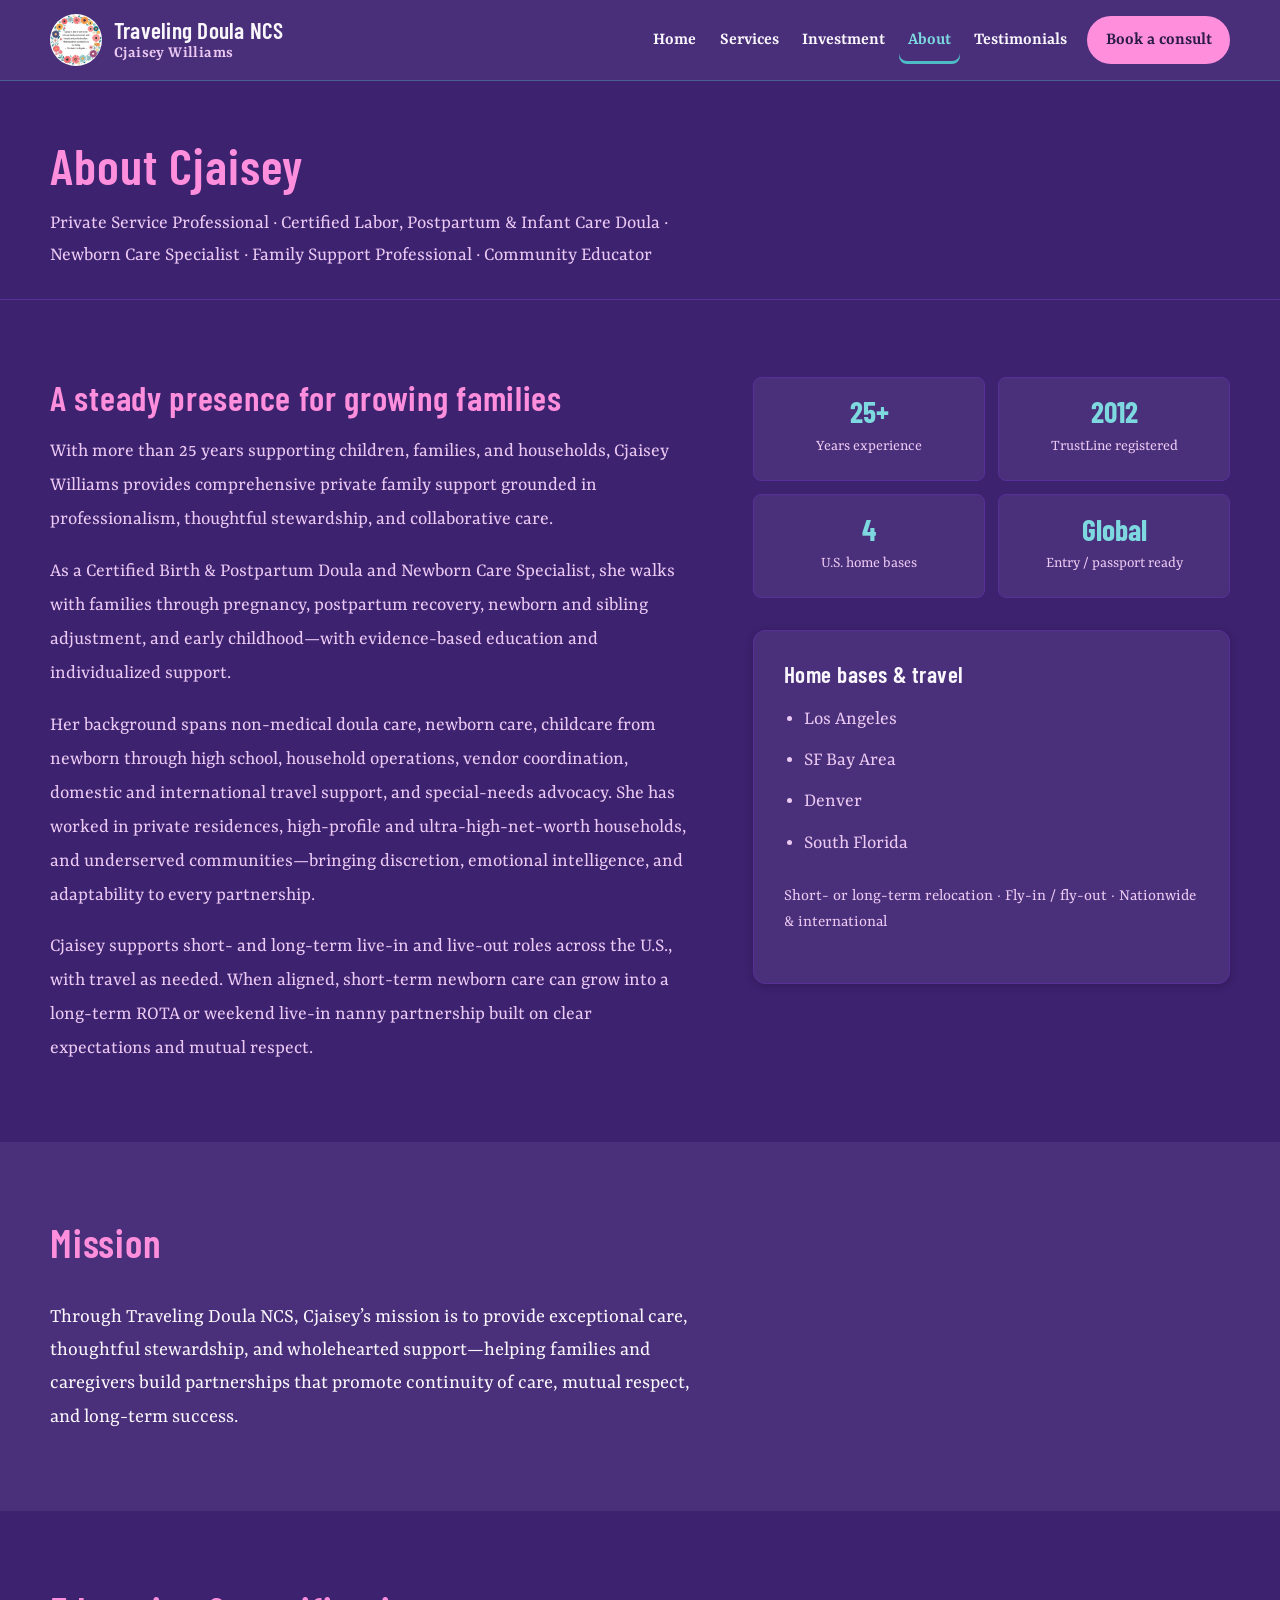
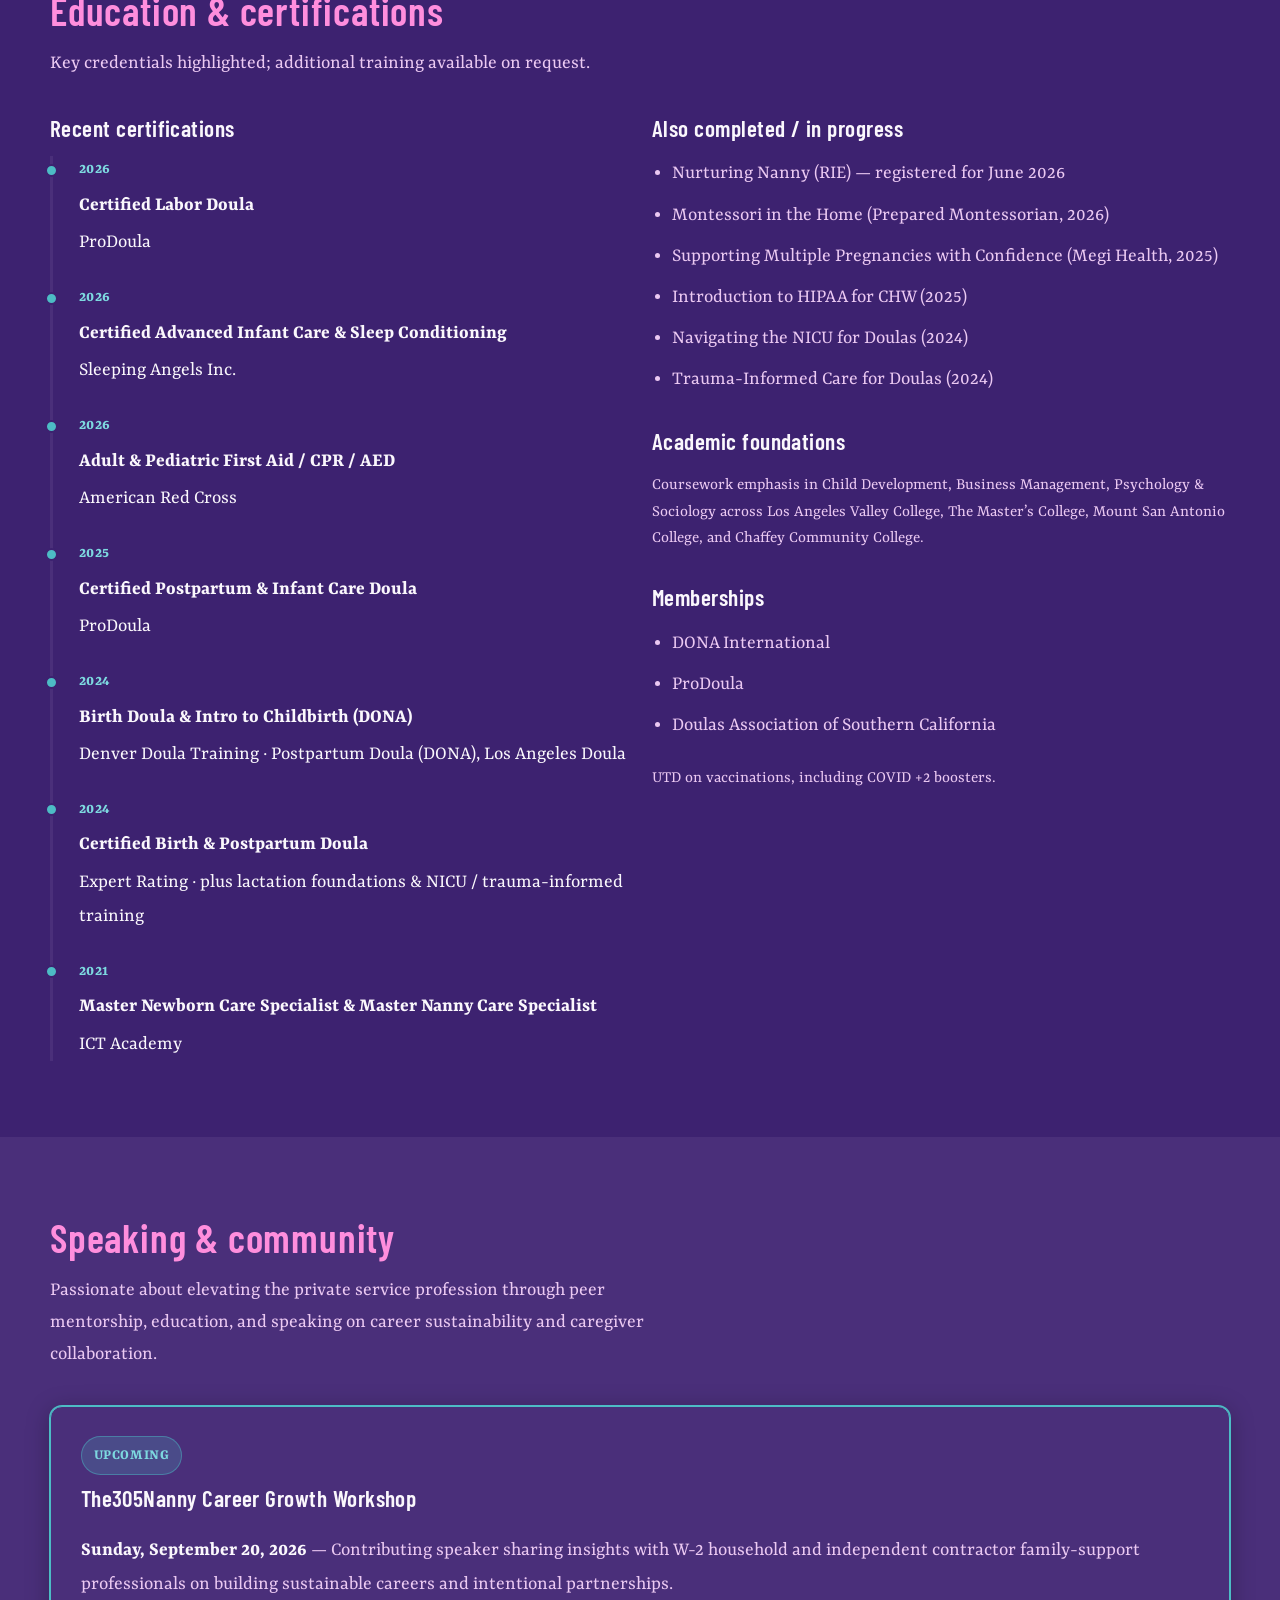
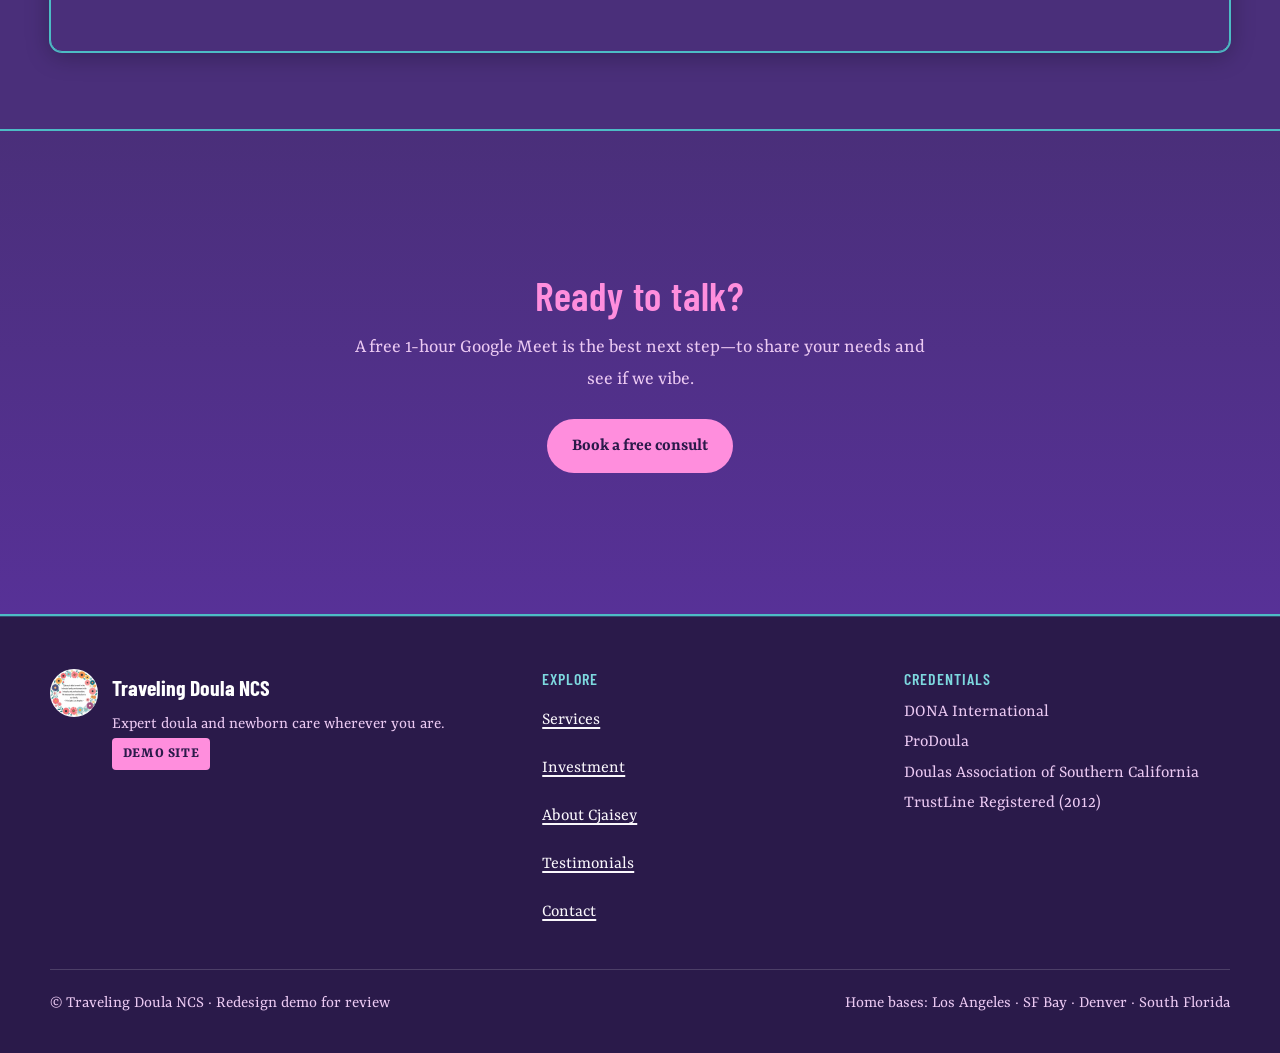
==== commit be1bd027: "Make site type larger and fix accessibility gaps. Body copy moves from 1.0625rem (17px) to 1.25rem (" ====
--- a/about.html
+++ b/about.html
@@ -3,6 +3,7 @@
 <head>
   <meta charset="utf-8">
   <meta name="viewport" content="width=device-width, initial-scale=1">
+  <meta name="theme-color" content="#3D2270">
   <meta name="description" content="Meet Cjaisey Williams — Certified Labor, Postpartum & Infant Care Doula and Newborn Care Specialist with 25+ years of family support experience.">
   <title>About Cjaisey — Traveling Doula NCS</title>
   <link rel="preconnect" href="https://fonts.googleapis.com">
@@ -17,7 +18,7 @@
   <header class="site-header">
     <div class="container header-inner">
       <a class="logo-link" href="index.html">
-        <img src="assets/logo.png" width="48" height="48" alt="">
+        <img src="assets/logo.png" width="52" height="52" alt="">
         <span class="logo-text">
           <strong>Traveling Doula NCS</strong>
           <span>Cjaisey Williams</span>
@@ -37,7 +38,7 @@
     </div>
   </header>
 
-  <main id="main">
+  <main id="main" tabindex="-1">
     <header class="page-hero">
       <div class="container">
         <h1>About Cjaisey</h1>
@@ -48,7 +49,7 @@
     <section class="section">
       <div class="container bio-grid">
         <div class="prose">
-          <h2 style="font-family:var(--font-display);font-size:1.5rem;margin:0 0 1rem">A steady presence for growing families</h2>
+          <h2 class="subhead">A steady presence for growing families</h2>
           <p>With more than 25 years supporting children, families, and households, Cjaisey Williams provides comprehensive private family support grounded in professionalism, thoughtful stewardship, and collaborative care.</p>
           <p>As a Certified Birth &amp; Postpartum Doula and Newborn Care Specialist, she walks with families through pregnancy, postpartum recovery, newborn and sibling adjustment, and early childhood—with evidence-based education and individualized support.</p>
           <p>Her background spans non-medical doula care, newborn care, childcare from newborn through high school, household operations, vendor coordination, domestic and international travel support, and special-needs advocacy. She has worked in private residences, high-profile and ultra-high-net-worth households, and underserved communities—bringing discretion, emotional intelligence, and adaptability to every partnership.</p>
@@ -62,14 +63,14 @@
             <div class="stat"><strong>Global</strong><span>Entry / passport ready</span></div>
           </div>
           <div class="package-card">
-            <h3 style="font-family:var(--font-display);font-size:1.1rem;margin:0 0 0.75rem">Home bases &amp; travel</h3>
-            <ul style="margin:0;padding-left:1.1rem;color:var(--charcoal-muted)">
+            <h3 class="content-h3">Home bases &amp; travel</h3>
+            <ul class="panel-list">
               <li>Los Angeles</li>
               <li>SF Bay Area</li>
               <li>Denver</li>
               <li>South Florida</li>
             </ul>
-            <p style="margin:0.85rem 0 0;font-size:0.9rem;color:var(--charcoal-muted)">Short- or long-term relocation · Fly-in / fly-out · Nationwide &amp; international</p>
+            <p class="fine stack-top">Short- or long-term relocation · Fly-in / fly-out · Nationwide &amp; international</p>
           </div>
         </aside>
       </div>
@@ -80,7 +81,7 @@
         <div class="section-header">
           <h2 id="mission-heading">Mission</h2>
         </div>
-        <p class="prose" style="font-size:1.15rem;color:var(--charcoal)">Through Traveling Doula NCS, Cjaisey’s mission is to provide exceptional care, thoughtful stewardship, and wholehearted support—helping families and caregivers build partnerships that promote continuity of care, mutual respect, and long-term success.</p>
+        <p class="lede">Through Traveling Doula NCS, Cjaisey’s mission is to provide exceptional care, thoughtful stewardship, and wholehearted support—helping families and caregivers build partnerships that promote continuity of care, mutual respect, and long-term success.</p>
       </div>
     </section>
 
@@ -92,7 +93,7 @@
         </div>
         <div class="two-col">
           <div>
-            <h3 style="font-family:var(--font-display);font-size:1.15rem;margin:0 0 1rem">Recent certifications</h3>
+            <h3 class="content-h3">Recent certifications</h3>
             <ol class="timeline">
               <li>
                 <time datetime="2026">2026</time>
@@ -132,8 +133,8 @@
             </ol>
           </div>
           <div>
-            <h3 style="font-family:var(--font-display);font-size:1.15rem;margin:0 0 1rem">Also completed / in progress</h3>
-            <ul style="color:var(--charcoal-muted);padding-left:1.15rem">
+            <h3 class="content-h3">Also completed / in progress</h3>
+            <ul class="panel-list">
               <li>Nurturing Nanny (RIE) — registered for June 2026</li>
               <li>Montessori in the Home (Prepared Montessorian, 2026)</li>
               <li>Supporting Multiple Pregnancies with Confidence (Megi Health, 2025)</li>
@@ -141,16 +142,16 @@
               <li>Navigating the NICU for Doulas (2024)</li>
               <li>Trauma-Informed Care for Doulas (2024)</li>
             </ul>
-            <h3 style="font-family:var(--font-display);font-size:1.15rem;margin:2rem 0 0.75rem">Academic foundations</h3>
-            <p style="color:var(--charcoal-muted);margin:0;font-size:0.95rem">Coursework emphasis in Child Development, Business Management, Psychology &amp; Sociology across Los Angeles Valley College, The Master’s College, Mount San Antonio College, and Chaffey Community College.</p>
-
-            <h3 style="font-family:var(--font-display);font-size:1.15rem;margin:2rem 0 0.75rem">Memberships</h3>
-            <ul style="color:var(--charcoal-muted);padding-left:1.15rem;margin:0">
+            <h3 class="content-h3">Academic foundations</h3>
+            <p class="fine">Coursework emphasis in Child Development, Business Management, Psychology &amp; Sociology across Los Angeles Valley College, The Master’s College, Mount San Antonio College, and Chaffey Community College.</p>
+
+            <h3 class="content-h3">Memberships</h3>
+            <ul class="panel-list">
               <li>DONA International</li>
               <li>ProDoula</li>
               <li>Doulas Association of Southern California</li>
             </ul>
-            <p style="margin:1rem 0 0;font-size:0.95rem;color:var(--charcoal-muted)">UTD on vaccinations, including COVID +2 boosters.</p>
+            <p class="fine stack-top">UTD on vaccinations, including COVID +2 boosters.</p>
           </div>
         </div>
       </div>
@@ -164,8 +165,8 @@
         </div>
         <div class="package-card featured">
           <span class="badge">Upcoming</span>
-          <h3 style="font-family:var(--font-display);font-size:1.25rem;margin:0.25rem 0 0.5rem">The305Nanny Career Growth Workshop</h3>
-          <p style="margin:0;color:var(--charcoal-muted)"><strong>Sunday, September 20, 2026</strong> — Contributing speaker sharing insights with W-2 household and independent contractor family-support professionals on building sustainable careers and intentional partnerships.</p>
+          <h3 class="content-h3">The305Nanny Career Growth Workshop</h3>
+          <p class="muted"><strong>Sunday, September 20, 2026</strong> — Contributing speaker sharing insights with W-2 household and independent contractor family-support professionals on building sustainable careers and intentional partnerships.</p>
         </div>
       </div>
     </section>
@@ -187,10 +188,10 @@
           <div>
             <strong>Traveling Doula NCS</strong>
             <p>Expert doula and newborn care wherever you are.</p>
-            <p style="margin-top:0.75rem"><span class="demo-badge">DEMO SITE</span></p>
-          </div>
-        </div>
-        <div class="footer-col">
+            <p class="stack-top-sm"><span class="demo-badge">DEMO SITE</span></p>
+          </div>
+        </div>
+        <nav class="footer-col" aria-label="Footer">
           <h3>Explore</h3>
           <ul>
             <li><a href="services.html">Services</a></li>
@@ -199,7 +200,7 @@
             <li><a href="testimonials.html">Testimonials</a></li>
             <li><a href="contact.html">Contact</a></li>
           </ul>
-        </div>
+        </nav>
         <div class="footer-col">
           <h3>Credentials</h3>
           <ul>
--- a/styles.css
+++ b/styles.css
@@ -2,7 +2,16 @@
    Dark purple canvas with live brand pink + teal. WCAG AA contrast preserved.
    Live hues: teal #4DBCC5, pink #FF8EDD, deep purple #573197, muted #7465A8,
    hover purple #B26ED6, lavender #EBC9F2, blue-gray #9199B8.
-   Page bg #3D2270; cream text; pink CTAs with dark purple label text. */
+   Page bg #3D2270; cream text; pink CTAs with dark purple label text.
+
+   Type scale (16px browser default):
+   body 1.25rem = 20px (was 1.0625rem / 17px), line-height 1.7 (was 1.65)
+   hero h1 clamp 2.35–3.75rem = 37.6–60px (was 2–3.15rem / 32–50.4px)
+   page h1 clamp 2.15–3.15rem = 34.4–50.4px (was 1.85–2.6rem / 29.6–41.6px)
+   section h2 clamp 1.85–2.5rem = 29.6–40px (was 1.6–2.15rem / 25.6–34.4px)
+   card h3 1.5rem = 24px (was 1.2rem / 19.2px)
+   nav 1.125rem = 18px (was 0.95rem / 15.2px)
+   Small UI text floors at 0.9375rem (15px); was as low as 0.7rem (11.2px). */
 
 :root {
   /* page canvas — deep purple (darker than live #573197 for pink text room) */
@@ -21,7 +30,7 @@
   --blush: #EBC9F2;
   /* cards / panels — lighter purple on purple canvas */
   --white: #4A2F7A;
-  --focus: #4DBCC5;
+  --focus: #7DD8DF;
   /* pink-button label (dark purple on pink ≈ 7.6:1) */
   --on-pink: #2A1A4A;
   /* true near-white for rare cases (skip link, etc.) */
@@ -43,16 +52,19 @@
   --shadow-sm: 0 2px 8px rgba(0, 0, 0, 0.22);
   --font-display: "Barlow Condensed", "Arial Narrow", "Segoe UI", sans-serif;
   --font-body: "Rasa", Georgia, "Times New Roman", serif;
-  --max: 1120px;
-  --header-h: 72px;
-  --space: clamp(1rem, 3vw, 2rem);
+  --font-size-body: 1.25rem;
+  --max: 1180px;
+  --header-h: 7rem;
+  --space: clamp(1.15rem, 3vw, 2.25rem);
 }
 
 *, *::before, *::after { box-sizing: border-box; }
 
 html {
   scroll-behavior: smooth;
+  scroll-padding-top: var(--header-h);
   -webkit-text-size-adjust: 100%;
+  color-scheme: dark;
 }
 
 @media (prefers-reduced-motion: reduce) {
@@ -61,26 +73,32 @@
     animation-duration: 0.01ms !important;
     animation-iteration-count: 1 !important;
     transition-duration: 0.01ms !important;
+    scroll-behavior: auto !important;
   }
 }
 
 body {
   margin: 0;
   font-family: var(--font-body);
-  font-size: 1.0625rem;
-  line-height: 1.65;
+  font-size: var(--font-size-body);
+  line-height: 1.7;
   color: var(--charcoal);
   background: var(--cream);
   min-height: 100vh;
   overflow-x: clip;
+}
+
+h1, h2 {
+  text-wrap: balance;
 }
 
 /* Larger tap targets for interactive controls */
 button,
 .btn,
 .nav-toggle,
-.nav-cta {
-  min-height: 44px;
+.nav-cta,
+.text-cta {
+  min-height: 48px;
 }
 
 img { max-width: 100%; height: auto; display: block; }
@@ -88,13 +106,28 @@
 h1, h2, h3, h4, .site-title, .logo-text {
   letter-spacing: 0.02em;
   font-weight: 600;
-}
-a { color: var(--sage-dark); text-decoration-thickness: 1px; text-underline-offset: 3px; }
+  line-height: 1.2;
+}
+a {
+  color: var(--sage-dark);
+  text-decoration-thickness: 2px;
+  text-underline-offset: 0.18em;
+}
 a:hover { color: var(--brand-pink); }
 
+/* Double ring: dark edge (visible on pink) + light teal (visible on purple). */
 :focus-visible {
   outline: 3px solid var(--focus);
-  outline-offset: 3px;
+  outline-offset: 4px;
+  box-shadow: 0 0 0 4px var(--on-pink);
+}
+
+@media (forced-colors: active) {
+  :focus-visible {
+    outline: 3px solid CanvasText;
+    outline-offset: 3px;
+    box-shadow: none;
+  }
 }
 
 .skip-link {
@@ -104,8 +137,10 @@
   z-index: 1000;
   background: var(--brand-purple-footer);
   color: var(--ink-inverse);
-  padding: 0.75rem 1.25rem;
-  font-weight: 600;
+  padding: 0.9rem 1.35rem;
+  min-height: 48px;
+  font-size: 1.125rem;
+  font-weight: 650;
   text-decoration: none;
   border-radius: 0 0 var(--radius-sm) 0;
   border: 2px solid transparent;
@@ -113,8 +148,15 @@
 .skip-link:focus {
   left: 0;
   outline: 3px solid var(--focus);
-  outline-offset: 2px;
+  outline-offset: 3px;
+  box-shadow: 0 0 0 3px var(--on-pink);
   border-color: var(--sage);
+}
+
+main:focus,
+main:focus-visible {
+  outline: none;
+  box-shadow: inset 0 4px 0 var(--focus);
 }
 
 .container {
@@ -127,7 +169,7 @@
   position: sticky;
   top: 0;
   z-index: 100;
-  background: rgba(74, 47, 122, 0.94);
+  background: rgba(74, 47, 122, 0.96);
   backdrop-filter: blur(10px);
   border-bottom: 1px solid rgba(77, 188, 197, 0.35);
 }
@@ -136,8 +178,9 @@
   display: flex;
   align-items: center;
   justify-content: space-between;
-  min-height: var(--header-h);
-  gap: 1rem;
+  min-height: 5rem;
+  padding-block: 0.55rem;
+  gap: 0.75rem 1.25rem;
 }
 
 .logo-link {
@@ -146,26 +189,31 @@
   gap: 0.75rem;
   text-decoration: none;
   color: var(--charcoal);
-  flex-shrink: 0;
+  min-height: 48px;
+  flex-shrink: 1;
+  min-width: 0;
 }
 .logo-link img {
-  width: 48px;
-  height: 48px;
+  width: 52px;
+  height: 52px;
   border-radius: 50%;
   object-fit: cover;
+  flex-shrink: 0;
 }
 .logo-text {
   display: flex;
   flex-direction: column;
-  line-height: 1.2;
+  line-height: 1.15;
+  min-width: 0;
 }
 .logo-text strong {
   font-family: var(--font-display);
-  font-size: 1.05rem;
+  font-size: clamp(1.2rem, 2.5vw, 1.45rem);
   font-weight: 600;
+  letter-spacing: 0.01em;
 }
 .logo-text span {
-  font-size: 0.75rem;
+  font-size: clamp(0.9375rem, 1.8vw, 1.05rem);
   color: var(--charcoal-muted);
 }
 
@@ -175,13 +223,13 @@
   border: 2px solid var(--sage);
   color: var(--sage-dark);
   border-radius: var(--radius-sm);
-  padding: 0.5rem 0.85rem;
-  min-width: 44px;
-  min-height: 44px;
+  padding: 0.5rem 0.95rem;
+  min-width: 48px;
+  min-height: 48px;
   cursor: pointer;
   font: inherit;
-  font-weight: 600;
-  font-size: 0.9rem;
+  font-weight: 650;
+  font-size: 1.0625rem;
 }
 .nav-toggle[aria-expanded="true"] {
   background: var(--sage);
@@ -191,7 +239,7 @@
 .nav-list {
   display: flex;
   align-items: center;
-  gap: 0.25rem 1.25rem;
+  gap: 0.15rem 0.35rem;
   list-style: none;
   margin: 0;
   padding: 0;
@@ -199,47 +247,65 @@
 .nav-list a {
   text-decoration: none;
   color: var(--charcoal);
-  font-weight: 550;
-  font-size: 0.95rem;
-  padding: 0.35rem 0;
+  font-weight: 600;
+  font-size: 1.125rem;
+  display: inline-flex;
+  align-items: center;
+  min-height: 48px;
+  padding: 0.4rem 0.55rem;
+  border-radius: var(--radius-sm);
 }
 .nav-list a:hover,
 .nav-list a[aria-current="page"] {
   color: var(--sage-dark);
 }
 .nav-list a[aria-current="page"] {
-  box-shadow: inset 0 -2px 0 var(--sage);
-}
-.nav-cta {
-  background: var(--terracotta) !important;
-  color: var(--on-pink) !important;
-  padding: 0.55rem 1.1rem !important;
+  box-shadow: inset 0 -3px 0 var(--sage);
+}
+.nav-list a.nav-cta,
+.nav-list a.nav-cta:hover,
+.nav-list a.nav-cta[aria-current="page"] {
+  background: var(--terracotta);
+  color: var(--on-pink);
+  padding: 0.55rem 1.15rem;
   border-radius: 999px;
-  box-shadow: none !important;
-  text-decoration: none !important;
-  display: inline-flex !important;
+  text-decoration: none;
+  display: inline-flex;
   align-items: center;
   justify-content: center;
-  min-height: 44px;
-}
-.nav-cta:hover {
-  background: var(--terracotta-dark) !important;
-  color: var(--on-pink) !important;
-}
-
-@media (max-width: 860px) {
+  min-height: 48px;
+  margin-left: 0.35rem;
+  box-shadow: none;
+}
+.nav-list a.nav-cta:hover {
+  background: var(--terracotta-dark);
+}
+.nav-list a.nav-cta[aria-current="page"] {
+  box-shadow: inset 0 -3px 0 var(--on-pink);
+}
+.nav-list a.nav-cta:focus-visible {
+  outline: 3px solid var(--focus);
+  outline-offset: 4px;
+  box-shadow: 0 0 0 4px var(--on-pink);
+  color: var(--on-pink);
+}
+
+@media (max-width: 1039px) {
   .nav-toggle { display: inline-flex; align-items: center; justify-content: center; gap: 0.35rem; }
   .site-nav {
-    position: fixed;
-    inset: var(--header-h) 0 auto 0;
+    position: absolute;
+    top: 100%;
+    left: 0;
+    right: 0;
     background: var(--cream);
     border-bottom: 1px solid var(--cream-dark);
-    padding: 0.75rem 1rem 1.25rem;
-    transform: translateY(-120%);
+    padding: 0.85rem 1rem 1.35rem;
+    transform: translateY(-8px);
     opacity: 0;
     visibility: hidden;
-    transition: transform 0.2s ease, opacity 0.2s ease, visibility 0.2s;
-    max-height: calc(100vh - var(--header-h));
+    pointer-events: none;
+    transition: transform 0.2s ease, opacity 0.2s ease;
+    max-height: calc(100dvh - 5rem);
     overflow-y: auto;
     -webkit-overflow-scrolling: touch;
     box-shadow: var(--shadow);
@@ -248,37 +314,44 @@
     transform: translateY(0);
     opacity: 1;
     visibility: visible;
+    pointer-events: auto;
   }
   .nav-list {
     flex-direction: column;
     align-items: stretch;
-    gap: 0.15rem;
+    gap: 0.25rem;
   }
   .nav-list a {
     display: flex;
     align-items: center;
-    min-height: 44px;
+    min-height: 48px;
     padding: 0.75rem 1rem;
+    font-size: 1.2rem;
     border-radius: var(--radius-sm);
   }
   .nav-list a[aria-current="page"] {
     background: var(--sage-light);
-    box-shadow: none;
+    box-shadow: inset 4px 0 0 var(--sage);
   }
   .nav-cta {
     text-align: center;
-    margin-top: 0.5rem;
+    margin-top: 0.35rem;
+    margin-left: 0;
     width: 100%;
   }
+  .nav-list a.nav-cta[aria-current="page"] {
+    background: var(--terracotta);
+    box-shadow: inset 0 -3px 0 var(--on-pink);
+  }
   body.nav-open { overflow: hidden; }
-  /* Prevent logo + menu crowding on narrow phones */
-  .logo-text strong { font-size: 0.98rem; }
   .logo-link img { width: 44px; height: 44px; }
 }
 
 @media (max-width: 380px) {
-  .logo-text span { display: none; }
-  .container { width: min(100% - 1.5rem, var(--max)); }
+  .container { width: min(100% - 1.25rem, var(--max)); }
+  .logo-link { gap: 0.55rem; }
+  .logo-link img { width: 40px; height: 40px; }
+  .nav-toggle { padding-inline: 0.7rem; }
 }
 
 /* Buttons */
@@ -287,12 +360,14 @@
   align-items: center;
   justify-content: center;
   gap: 0.5rem;
-  padding: 0.85rem 1.5rem;
-  min-height: 44px;
+  padding: 0.85rem 1.45rem;
+  min-height: 48px;
   border-radius: 999px;
   font-family: inherit;
-  font-size: 1rem;
-  font-weight: 600;
+  font-size: 1.125rem;
+  font-weight: 650;
+  line-height: 1.25;
+  text-align: center;
   text-decoration: none;
   border: 2px solid transparent;
   cursor: pointer;
@@ -302,7 +377,8 @@
   background: var(--terracotta);
   color: var(--on-pink);
 }
-.btn-primary:hover {
+.btn-primary:hover,
+a.btn-primary:hover {
   background: var(--terracotta-dark);
   color: var(--on-pink);
 }
@@ -311,7 +387,8 @@
   color: var(--sage-dark);
   border-color: var(--sage);
 }
-.btn-secondary:hover {
+.btn-secondary:hover,
+a.btn-secondary:hover {
   background: rgba(77, 188, 197, 0.18);
   color: var(--charcoal);
   border-color: var(--sage-dark);
@@ -324,10 +401,24 @@
 .btn-ghost:hover {
   border-color: var(--sage);
 }
+.btn-row {
+  display: flex;
+  flex-wrap: wrap;
+  gap: 0.75rem;
+  align-items: center;
+  margin-top: 1.5rem;
+}
+.text-cta {
+  display: inline-flex;
+  align-items: center;
+  min-height: 48px;
+  font-size: 1.1875rem;
+  font-weight: 650;
+}
 
 /* Hero */
 .hero {
-  padding: clamp(2.5rem, 6vw, 5rem) 0 clamp(2rem, 5vw, 4rem);
+  padding: clamp(2.75rem, 6vw, 5.25rem) 0 clamp(2.25rem, 5vw, 4.25rem);
   background:
     radial-gradient(ellipse 80% 60% at 90% 10%, rgba(77, 188, 197, 0.22), transparent),
     radial-gradient(ellipse 60% 50% at 10% 90%, rgba(255, 142, 221, 0.18), transparent),
@@ -338,60 +429,66 @@
   gap: 2.5rem;
   align-items: center;
 }
-@media (min-width: 800px) {
-  .hero-grid { grid-template-columns: 1.2fr 0.8fr; gap: 3rem; }
+@media (min-width: 960px) {
+  .hero-grid { grid-template-columns: 1.15fr 0.85fr; gap: 3.25rem; }
 }
 .hero-eyebrow {
   display: inline-block;
-  font-size: 0.8rem;
+  font-size: 0.9375rem;
   font-weight: 700;
   letter-spacing: 0.06em;
   text-transform: uppercase;
-  color: var(--sage);
-  margin-bottom: 0.75rem;
+  color: var(--sage-dark);
+  margin-bottom: 0.85rem;
 }
 .hero h1 {
   font-family: var(--font-display);
-  font-size: clamp(2rem, 5vw, 3.15rem);
+  font-size: clamp(2.35rem, 6.2vw, 3.75rem);
   font-weight: 600;
-  line-height: 1.15;
-  margin: 0 0 1rem;
+  line-height: 1.12;
+  margin: 0 0 1.1rem;
   color: var(--brand-pink);
 }
 .hero-lead {
-  font-size: 1.15rem;
+  font-size: 1.35rem;
+  line-height: 1.6;
   color: var(--charcoal-muted);
   margin: 0 0 1.75rem;
-  max-width: 36em;
+  max-width: 34em;
 }
 .hero-actions {
   display: flex;
   flex-wrap: wrap;
-  gap: 0.75rem;
+  gap: 0.85rem;
   margin-bottom: 1.5rem;
 }
-@media (max-width: 480px) {
-  .hero-actions { flex-direction: column; align-items: stretch; }
-  .hero-actions .btn { width: 100%; }
-  .hero-card { padding: 1.25rem; }
-  .hero { padding-top: 2rem; }
+@media (max-width: 560px) {
+  .hero-actions,
+  .btn-row { flex-direction: column; align-items: stretch; }
+  .hero-actions .btn,
+  .btn-row .btn { width: 100%; }
+  .hero-card { padding: 1.35rem; }
+  .hero { padding-top: 2.25rem; }
 }
 .hero-meta {
-  font-size: 0.9rem;
-  color: var(--charcoal-muted);
-  margin: 0;
+  font-size: 1.0625rem;
+  line-height: 1.55;
+  color: var(--charcoal-muted);
+  margin: 0;
+  max-width: 40em;
 }
 .hero-card {
   background: var(--white);
   border-radius: var(--radius);
-  padding: 1.75rem;
+  padding: 1.85rem;
   box-shadow: var(--shadow);
   border: 1px solid var(--cream-dark);
 }
 .hero-card h2 {
   font-family: var(--font-display);
-  font-size: 1.25rem;
+  font-size: 1.6rem;
   margin: 0 0 1rem;
+  color: var(--charcoal);
 }
 .hero-card ul {
   margin: 0;
@@ -400,17 +497,18 @@
 }
 .hero-card li {
   display: flex;
-  gap: 0.65rem;
-  padding: 0.55rem 0;
+  gap: 0.75rem;
+  padding: 0.7rem 0;
   border-bottom: 1px solid var(--cream-dark);
-  font-size: 0.95rem;
+  font-size: 1.125rem;
+  line-height: 1.45;
 }
 .hero-card li:last-child { border-bottom: none; }
 .hero-card li::before {
   content: "";
-  width: 8px;
-  height: 8px;
-  margin-top: 0.5rem;
+  width: 10px;
+  height: 10px;
+  margin-top: 0.55rem;
   border-radius: 50%;
   background: var(--sage);
   flex-shrink: 0;
@@ -418,7 +516,7 @@
 
 /* Sections */
 .section {
-  padding: clamp(2.5rem, 5vw, 4.5rem) 0;
+  padding: clamp(3rem, 6vw, 5rem) 0;
 }
 .section-alt { background: var(--white); }
 .section-sage {
@@ -427,44 +525,55 @@
   border-block: 2px solid var(--sage);
 }
 .section-sage a { color: var(--sage-dark); }
-.section-sage .btn-primary {
+/* Pink #FF8EDD on the lighter end of this gradient is under 4.5:1 for body-size links. */
+.section-sage a:hover { color: var(--charcoal); }
+.section-sage .btn-primary,
+.section-sage a.btn-primary:hover {
   background: var(--terracotta);
   color: var(--on-pink);
 }
-.section-sage .btn-primary:hover {
+.section-sage .btn-primary:hover,
+.section-sage a.btn-primary:hover {
   background: var(--terracotta-dark);
   color: var(--on-pink);
 }
 .section-header {
-  max-width: 40rem;
-  margin-bottom: 2rem;
-}
-.section-header h2 {
+  max-width: 38rem;
+  margin-bottom: 2.25rem;
+}
+.section-header h2,
+.section-title {
   font-family: var(--font-display);
-  font-size: clamp(1.6rem, 3vw, 2.15rem);
+  font-size: clamp(1.85rem, 3.4vw, 2.5rem);
   font-weight: 600;
-  margin: 0 0 0.75rem;
-  line-height: 1.2;
+  margin: 0 0 0.85rem;
+  line-height: 1.15;
   color: var(--brand-pink);
 }
+.section-title { margin-top: 2.25rem; }
+.cards.mb-2 + .section-title,
+.rate-table-wrap.mb-2 + .section-title { margin-top: 0.35rem; }
+.section-title:first-child,
+.container > .section-title:first-child { margin-top: 0; }
 .section-header p {
   margin: 0;
   color: var(--charcoal-muted);
-  font-size: 1.05rem;
+  font-size: 1.25rem;
+  line-height: 1.6;
 }
 .section-sage .section-header p { color: var(--charcoal-muted); }
 
 /* Cards grid */
 .cards {
   display: grid;
-  gap: 1.25rem;
-}
-@media (min-width: 600px) {
+  gap: 1.35rem;
+}
+@media (min-width: 680px) {
   .cards-2 { grid-template-columns: repeat(2, 1fr); }
   .cards-3 { grid-template-columns: repeat(2, 1fr); }
   .cards-4 { grid-template-columns: repeat(2, 1fr); }
 }
-@media (min-width: 900px) {
+@media (min-width: 1100px) {
   .cards-3 { grid-template-columns: repeat(3, 1fr); }
   .cards-4 { grid-template-columns: repeat(4, 1fr); }
 }
@@ -473,41 +582,71 @@
   background: var(--white);
   border: 1px solid rgba(77, 188, 197, 0.35);
   border-radius: var(--radius);
-  padding: 1.5rem;
+  padding: 1.6rem 1.5rem 1.35rem;
   box-shadow: var(--shadow-sm);
   display: flex;
   flex-direction: column;
-  gap: 0.75rem;
+  gap: 0.85rem;
   height: 100%;
 }
 .card-icon {
-  width: 44px;
-  height: 44px;
+  width: 48px;
+  height: 48px;
   border-radius: 10px;
   background: rgba(77, 188, 197, 0.2);
-  color: var(--sage);
+  color: var(--sage-dark);
   display: grid;
   place-items: center;
-  font-size: 1.25rem;
-}
-.card h3 {
+  font-size: 1.4rem;
+}
+.card h3,
+.card-title,
+.content-h3,
+.content-h4 {
   font-family: var(--font-display);
-  font-size: 1.2rem;
   font-weight: 600;
-  margin: 0;
+  line-height: 1.2;
+  color: var(--charcoal);
+}
+.card h3,
+.card-title {
+  font-size: 1.5rem;
+  margin: 0;
+}
+.content-h3 {
+  font-size: 1.45rem;
+  margin: 2rem 0 0.85rem;
+}
+.content-h3:first-child,
+.section-header + .content-h3,
+.section-header + .section-title,
+.package-card > .content-h3:first-of-type,
+.package-card > .card-title {
+  margin-top: 0;
+}
+.content-h4 {
+  font-size: 1.35rem;
+  margin: 0 0 0.5rem;
 }
 .card p {
   margin: 0;
   color: var(--charcoal-muted);
   flex-grow: 1;
-  font-size: 0.98rem;
+  font-size: 1.125rem;
+  line-height: 1.6;
 }
 .card .card-link,
 a.card .card-link {
-  font-weight: 600;
-  text-decoration: none;
-  color: var(--sage-dark);
-  margin-top: 0.25rem;
+  font-weight: 650;
+  font-size: 1.125rem;
+  text-decoration: underline;
+  text-decoration-thickness: 2px;
+  color: var(--sage-dark);
+  margin-top: 0.15rem;
+  display: inline-flex;
+  align-items: center;
+  align-self: flex-start;
+  min-height: 48px;
 }
 .card a.card-link:hover,
 a.card:hover .card-link,
@@ -528,37 +667,38 @@
 }
 a.card:focus-visible {
   outline: 3px solid var(--focus);
-  outline-offset: 3px;
+  outline-offset: 4px;
+  box-shadow: 0 0 0 4px var(--on-pink);
 }
 
 /* Trust strip */
 .trust-strip {
   display: flex;
   flex-wrap: wrap;
-  gap: 0.75rem 1.5rem;
+  gap: 0.85rem 1.35rem;
   justify-content: center;
   align-items: center;
-  padding: 1.25rem;
+  padding: 1.35rem 1.25rem;
   background: rgba(77, 188, 197, 0.14);
   border: 1px solid rgba(77, 188, 197, 0.45);
   border-radius: var(--radius);
-  font-size: 0.9rem;
-  font-weight: 600;
+  font-size: 1.0625rem;
+  font-weight: 650;
   color: var(--sage-dark);
   text-align: center;
 }
 .trust-strip span { white-space: normal; }
-@media (min-width: 700px) {
+@media (min-width: 800px) {
   .trust-strip span:not(.sep) { white-space: nowrap; }
 }
 .trust-strip .sep {
-  width: 4px;
-  height: 4px;
+  width: 5px;
+  height: 5px;
   border-radius: 50%;
   background: var(--sage);
   display: none;
 }
-@media (min-width: 700px) {
+@media (min-width: 800px) {
   .trust-strip .sep { display: inline-block; }
 }
 
@@ -566,7 +706,7 @@
 .chip-list {
   display: flex;
   flex-wrap: wrap;
-  gap: 0.65rem;
+  gap: 0.75rem;
   list-style: none;
   margin: 0;
   padding: 0;
@@ -575,13 +715,14 @@
   background: var(--white);
   border: 1px solid var(--cream-dark);
   border-radius: 999px;
-  padding: 0.55rem 1rem;
-  font-size: 0.95rem;
-  color: var(--charcoal);
-}
-@media (max-width: 480px) {
+  padding: 0.7rem 1.15rem;
+  font-size: 1.125rem;
+  line-height: 1.4;
+  color: var(--charcoal);
+}
+@media (max-width: 560px) {
   .chip { width: 100%; border-radius: var(--radius-sm); }
-  .chip-list { gap: 0.5rem; }
+  .chip-list { gap: 0.6rem; }
 }
 
 /* Testimonial snippet */
@@ -589,43 +730,56 @@
   background: var(--white);
   border-left: 4px solid var(--sage);
   border-radius: 0 var(--radius) var(--radius) 0;
-  padding: 1.5rem 1.75rem;
+  padding: 1.6rem 1.75rem;
   box-shadow: var(--shadow-sm);
 }
 .quote-card blockquote {
   margin: 0 0 1rem;
-  font-size: 1.1rem;
+  font-size: 1.3rem;
   font-style: italic;
   color: var(--charcoal);
   line-height: 1.55;
+  max-width: 62ch;
 }
 .quote-card cite {
   font-style: normal;
-  font-size: 0.9rem;
-  font-weight: 600;
+  font-size: 1.0625rem;
+  font-weight: 650;
   color: var(--charcoal-muted);
 }
 
 /* Page hero (inner pages) */
 .page-hero {
-  padding: clamp(2rem, 4vw, 3rem) 0 1.5rem;
+  padding: clamp(2.25rem, 4.5vw, 3.5rem) 0 1.75rem;
   border-bottom: 1px solid var(--cream-dark);
 }
 .page-hero h1 {
   font-family: var(--font-display);
-  font-size: clamp(1.85rem, 4vw, 2.6rem);
-  margin: 0 0 0.75rem;
-  line-height: 1.2;
+  font-size: clamp(2.15rem, 5vw, 3.15rem);
+  margin: 0 0 0.85rem;
+  line-height: 1.12;
   color: var(--brand-pink);
 }
 .page-hero p {
   margin: 0;
   max-width: 40rem;
   color: var(--charcoal-muted);
-  font-size: 1.1rem;
+  font-size: 1.25rem;
+  line-height: 1.6;
 }
 
 /* Tables */
+.table-scroll-hint {
+  display: none;
+  margin: 0 0 0.7rem;
+  font-size: 1.0625rem;
+  color: var(--charcoal-muted);
+}
+.table-scroll-hint.is-needed { display: block; }
+.table-scroll-hint.is-unneeded { display: none; }
+@media (max-width: 640px) {
+  .table-scroll-hint:not(.is-unneeded) { display: block; }
+}
 .rate-table-wrap {
   overflow-x: auto;
   border-radius: var(--radius);
@@ -635,32 +789,31 @@
   overscroll-behavior-x: contain;
   scrollbar-gutter: stable;
 }
+.rate-table-wrap:focus,
+.rate-table-wrap:focus-visible,
 .rate-table-wrap:focus-within {
-  outline: 2px solid var(--focus);
-  outline-offset: 2px;
+  outline: 3px solid var(--focus);
+  outline-offset: 3px;
+  box-shadow: 0 0 0 3px var(--on-pink);
 }
 table.rates {
   width: 100%;
   border-collapse: collapse;
-  font-size: 0.95rem;
-  min-width: 480px;
+  font-size: 1.125rem;
+  min-width: 520px;
 }
 table.rates th,
 table.rates td {
-  padding: 0.9rem 1rem;
+  padding: 1rem 1.1rem;
   text-align: left;
   border-bottom: 1px solid var(--cream-dark);
-}
-@media (max-width: 560px) {
-  table.rates { font-size: 0.9rem; min-width: 420px; }
-  table.rates th,
-  table.rates td { padding: 0.85rem 0.75rem; }
+  line-height: 1.45;
 }
 table.rates th {
   background: rgba(77, 188, 197, 0.16);
   color: var(--sage-dark);
   font-weight: 700;
-  font-size: 0.85rem;
+  font-size: 1.0625rem;
   text-transform: uppercase;
   letter-spacing: 0.04em;
 }
@@ -668,9 +821,11 @@
 table.rates td:last-child,
 table.rates th:last-child { text-align: right; }
 .rate-note {
-  font-size: 0.9rem;
-  color: var(--charcoal-muted);
-  margin: 0.75rem 0 0;
+  font-size: 1.0625rem;
+  line-height: 1.55;
+  color: var(--charcoal-muted);
+  margin: 0.85rem 0 0;
+  max-width: 68ch;
 }
 
 /* Package highlight */
@@ -678,15 +833,15 @@
   background: var(--white);
   border: 1px solid var(--cream-dark);
   border-radius: var(--radius);
-  padding: 1.75rem;
+  padding: 1.85rem;
   box-shadow: var(--shadow-sm);
 }
-@media (max-width: 480px) {
-  .package-card { padding: 1.25rem; }
-  .package-price { font-size: 1.75rem; }
-  .card { padding: 1.25rem; }
-  .section { padding-block: 2rem; }
-  .page-hero { padding-top: 1.5rem; }
+@media (max-width: 560px) {
+  .package-card { padding: 1.35rem; }
+  .package-price { font-size: 2.15rem; }
+  .card { padding: 1.35rem; }
+  .section { padding-block: 2.75rem; }
+  .page-hero { padding-top: 1.75rem; }
 }
 .package-card.featured {
   border-color: var(--sage);
@@ -694,52 +849,61 @@
 }
 .package-price {
   font-family: var(--font-display);
-  font-size: 2rem;
+  font-size: 2.5rem;
   font-weight: 600;
   color: var(--sage-dark);
-  margin: 0.25rem 0 1rem;
-}
+  margin: 0.35rem 0 1rem;
+  line-height: 1.1;
+}
+.package-price.price-md { font-size: 2.05rem; }
 .package-price span {
-  font-size: 1rem;
+  font-size: 1.125rem;
   font-family: var(--font-body);
   font-weight: 500;
   color: var(--charcoal-muted);
 }
 .package-card ul {
   margin: 0;
-  padding: 0 0 0 1.15rem;
-}
-.package-card li { margin-bottom: 0.5rem; }
+  padding: 0 0 0 1.25rem;
+}
+.package-card li { margin-bottom: 0.6rem; }
+.package-card li:last-child { margin-bottom: 0; }
 .badge {
   display: inline-block;
   background: rgba(77, 188, 197, 0.2);
   color: var(--sage-dark);
   border: 1px solid rgba(77, 188, 197, 0.45);
-  font-size: 0.75rem;
+  font-size: 0.9375rem;
   font-weight: 700;
   letter-spacing: 0.04em;
   text-transform: uppercase;
-  padding: 0.3rem 0.65rem;
+  padding: 0.35rem 0.75rem;
   border-radius: 999px;
-  margin-bottom: 0.5rem;
+  margin-bottom: 0.65rem;
 }
 .credit-banner {
   background: rgba(77, 188, 197, 0.14);
   border: 1px solid rgba(77, 188, 197, 0.4);
   border-radius: var(--radius);
-  padding: 1.25rem 1.5rem;
+  padding: 1.35rem 1.5rem;
   display: grid;
-  gap: 1rem;
-}
-@media (min-width: 700px) {
+  gap: 1.15rem;
+}
+@media (min-width: 760px) {
   .credit-banner { grid-template-columns: 1fr 1fr; }
 }
 .credit-item strong {
   display: block;
   font-family: var(--font-display);
-  font-size: 1.35rem;
-  color: var(--sage-dark);
-  margin-bottom: 0.25rem;
+  font-size: 1.6rem;
+  color: var(--sage-dark);
+  margin-bottom: 0.3rem;
+  line-height: 1.2;
+}
+.addon-label {
+  margin: 1.35rem 0 0.55rem;
+  font-weight: 650;
+  font-size: 1.125rem;
 }
 
 /* Accordion */
@@ -749,11 +913,12 @@
   background: var(--white);
   overflow: hidden;
 }
-.accordion + .accordion { margin-top: 0.75rem; }
+.accordion + .accordion { margin-top: 0.85rem; }
 .accordion summary {
-  padding: 1rem 1.15rem;
-  min-height: 48px;
+  padding: 1.05rem 1.2rem;
+  min-height: 56px;
   font-weight: 650;
+  font-size: 1.1875rem;
   cursor: pointer;
   list-style: none;
   display: flex;
@@ -765,31 +930,35 @@
 .accordion summary::-webkit-details-marker { display: none; }
 .accordion summary::after {
   content: "+";
-  font-size: 1.35rem;
-  color: var(--sage);
+  font-size: 1.6rem;
+  color: var(--sage-dark);
   font-weight: 400;
   line-height: 1;
   flex-shrink: 0;
 }
 .accordion[open] summary::after { content: "−"; }
 .accordion summary:hover { background: rgba(77, 188, 197, 0.12); }
-.accordion summary:focus { outline: none; }
+.accordion summary:focus { outline: none; box-shadow: none; }
 .accordion summary:focus-visible {
   outline: 3px solid var(--focus);
-  outline-offset: -3px;
+  outline-offset: -4px;
+  box-shadow: none;
   background: rgba(77, 188, 197, 0.12);
 }
-@media (max-width: 480px) {
-  .accordion summary { padding: 1rem; gap: 0.75rem; }
-  .accordion-body { padding: 0 1rem 1.1rem; }
+@media (max-width: 560px) {
+  .accordion summary { padding: 1rem 1.05rem; gap: 0.75rem; }
+  .accordion-body { padding: 0 1.05rem 1.2rem; }
 }
 .accordion-body {
-  padding: 0 1.25rem 1.25rem;
+  padding: 0 1.35rem 1.35rem;
   color: var(--charcoal-muted);
   border-top: 1px solid var(--cream-dark);
+  font-size: 1.125rem;
+  line-height: 1.65;
 }
 .accordion-body > *:first-child { margin-top: 1rem; }
-.accordion-body ul { padding-left: 1.2rem; }
+.accordion-body ul { padding-left: 1.25rem; }
+.accordion-body strong { color: var(--charcoal); }
 
 /* Timeline / about */
 .timeline {
@@ -800,15 +969,15 @@
 }
 .timeline li {
   position: relative;
-  padding: 0 0 1.5rem 1.5rem;
+  padding: 0 0 1.6rem 1.6rem;
 }
 .timeline li::before {
   content: "";
   position: absolute;
-  left: -7px;
-  top: 0.4rem;
-  width: 11px;
-  height: 11px;
+  left: -8px;
+  top: 0.45rem;
+  width: 13px;
+  height: 13px;
   border-radius: 50%;
   background: var(--sage);
   border: 2px solid var(--cream);
@@ -816,57 +985,59 @@
 .timeline li:last-child { padding-bottom: 0; }
 .timeline time {
   display: block;
-  font-size: 0.8rem;
+  font-size: 1rem;
   font-weight: 700;
   color: var(--sage-dark);
   letter-spacing: 0.03em;
-  margin-bottom: 0.2rem;
-}
-.timeline strong { display: block; margin-bottom: 0.15rem; }
+  margin-bottom: 0.25rem;
+}
+.timeline strong { display: block; margin-bottom: 0.2rem; }
 
 .bio-grid {
   display: grid;
-  gap: 2rem;
-}
-@media (min-width: 800px) {
+  gap: 2.25rem;
+}
+@media (min-width: 900px) {
   .bio-grid { grid-template-columns: 1.4fr 1fr; align-items: start; }
 }
 .stat-grid {
   display: grid;
-  gap: 0.75rem;
+  gap: 0.85rem;
   grid-template-columns: 1fr 1fr;
 }
 .stat {
   background: var(--white);
   border: 1px solid var(--cream-dark);
   border-radius: var(--radius-sm);
-  padding: 1rem;
+  padding: 1.1rem 0.9rem;
   text-align: center;
 }
 .stat strong {
   display: block;
   font-family: var(--font-display);
-  font-size: 1.5rem;
-  color: var(--sage-dark);
+  font-size: 1.85rem;
+  color: var(--sage-dark);
+  line-height: 1.1;
 }
 .stat span {
-  font-size: 0.8rem;
-  color: var(--charcoal-muted);
+  font-size: 1rem;
+  color: var(--charcoal-muted);
+  line-height: 1.35;
 }
 
 /* Testimonials page */
 .testimonial-grid {
   display: grid;
-  gap: 1.25rem;
-}
-@media (min-width: 700px) {
+  gap: 1.35rem;
+}
+@media (min-width: 800px) {
   .testimonial-grid { grid-template-columns: repeat(2, 1fr); }
 }
 .testimonial {
   background: var(--white);
   border: 1px solid var(--cream-dark);
   border-radius: var(--radius);
-  padding: 1.5rem;
+  padding: 1.6rem;
   box-shadow: var(--shadow-sm);
   display: flex;
   flex-direction: column;
@@ -876,25 +1047,26 @@
 }
 .testimonial .tag {
   align-self: flex-start;
-  font-size: 0.7rem;
+  font-size: 0.9375rem;
   font-weight: 700;
   text-transform: uppercase;
-  letter-spacing: 0.05em;
+  letter-spacing: 0.04em;
   background: var(--terracotta);
   color: var(--on-pink);
-  padding: 0.25rem 0.55rem;
+  padding: 0.35rem 0.7rem;
   border-radius: 999px;
-  margin-bottom: 0.75rem;
+  margin-bottom: 0.85rem;
 }
 .testimonial blockquote {
   margin: 0 0 1rem;
   flex-grow: 1;
-  font-size: 1rem;
+  font-size: 1.1875rem;
   line-height: 1.6;
+  max-width: 65ch;
 }
 .testimonial footer {
-  font-size: 0.9rem;
-  font-weight: 600;
+  font-size: 1.0625rem;
+  font-weight: 650;
   color: var(--charcoal-muted);
 }
 
@@ -903,44 +1075,47 @@
   display: grid;
   gap: 2rem;
 }
-@media (min-width: 800px) {
-  .form-layout { grid-template-columns: 1fr 1.2fr; align-items: start; }
+@media (min-width: 900px) {
+  .form-layout { grid-template-columns: 1fr 1.25fr; align-items: start; }
 }
 .contact-info {
   background: var(--white);
   border: 1px solid var(--cream-dark);
   border-radius: var(--radius);
-  padding: 1.5rem;
+  padding: 1.6rem;
 }
 .contact-info h2 {
   font-family: var(--font-display);
-  font-size: 1.25rem;
+  font-size: 1.6rem;
   margin: 0 0 1rem;
+  color: var(--charcoal);
 }
 .contact-info dl {
   margin: 0;
 }
 .contact-info dt {
   font-weight: 700;
-  font-size: 0.85rem;
-  color: var(--sage);
-  margin-top: 1rem;
+  font-size: 1.0625rem;
+  color: var(--sage-dark);
+  margin-top: 1.1rem;
 }
 .contact-info dt:first-child { margin-top: 0; }
 .contact-info dd {
-  margin: 0.25rem 0 0;
-  color: var(--charcoal-muted);
+  margin: 0.3rem 0 0;
+  color: var(--charcoal-muted);
+  font-size: 1.125rem;
+  line-height: 1.5;
 }
 
 .demo-notice {
-  background: rgba(178, 110, 214, 0.22);
-  border: 1px solid var(--brand-purple-hover);
+  background: #34205F;
+  border: 1px solid var(--brand-pink);
   color: var(--charcoal);
   border-radius: var(--radius-sm);
-  padding: 0.9rem 1rem;
-  font-size: 0.92rem;
+  padding: 1rem 1.1rem;
+  font-size: 1.0625rem;
   margin-bottom: 1.25rem;
-  line-height: 1.5;
+  line-height: 1.55;
 }
 .demo-notice strong { color: var(--brand-pink); }
 
@@ -948,41 +1123,77 @@
   background: var(--white);
   border: 1px solid var(--cream-dark);
   border-radius: var(--radius);
-  padding: 1.5rem;
+  padding: 1.6rem;
   box-shadow: var(--shadow-sm);
 }
+.form-required-note {
+  margin: 0 0 1.15rem;
+  font-size: 1.0625rem;
+  color: var(--charcoal-muted);
+}
+.form-summary {
+  background: #34205F;
+  border: 2px solid var(--brand-pink);
+  color: var(--charcoal);
+  border-radius: var(--radius-sm);
+  padding: 1rem 1.1rem;
+  margin-bottom: 1.15rem;
+}
+.form-summary:empty {
+  display: none;
+}
+.form-summary p { margin: 0; }
+.form-summary ul {
+  margin: 0.45rem 0 0;
+  padding-left: 1.2rem;
+}
+.form-summary a {
+  display: inline-flex;
+  align-items: center;
+  min-height: 44px;
+  font-weight: 650;
+  color: var(--brand-pink);
+}
+.form-summary a:hover { color: var(--charcoal); }
 .form-row {
   display: grid;
-  gap: 1rem;
-  margin-bottom: 1rem;
-}
-@media (min-width: 560px) {
+  gap: 1.1rem;
+  margin-bottom: 1.1rem;
+}
+@media (min-width: 640px) {
   .form-row.two { grid-template-columns: 1fr 1fr; }
 }
-.field label {
+.field label,
+.group-label {
   display: block;
-  font-weight: 600;
-  font-size: 0.9rem;
-  margin-bottom: 0.35rem;
+  font-weight: 650;
+  font-size: 1.125rem;
+  margin-bottom: 0.4rem;
 }
 .field .req {
   color: var(--brand-pink);
   font-weight: 700;
   margin-left: 0.15rem;
 }
+.optional {
+  font-weight: 500;
+  color: var(--charcoal-muted);
+}
 .field .hint {
   display: block;
-  font-size: 0.8rem;
-  font-weight: 400;
-  color: var(--charcoal-muted);
-  margin-top: 0.15rem;
+  font-size: 1rem;
+  font-weight: 450;
+  color: var(--charcoal-muted);
+  margin-top: 0.2rem;
+  line-height: 1.45;
 }
 .field .field-error {
   display: none;
-  margin-top: 0.35rem;
-  font-size: 0.85rem;
-  font-weight: 600;
-  color: #FFB4E8;
+  margin-top: 0.4rem;
+  font-size: 1.0625rem;
+  font-weight: 650;
+  color: #FFD0F0;
+  line-height: 1.4;
 }
 .was-validated .field input:invalid ~ .field-error,
 .was-validated .field textarea:invalid ~ .field-error,
@@ -994,182 +1205,252 @@
 .field select,
 .field textarea {
   width: 100%;
-  min-height: 44px;
-  padding: 0.7rem 0.85rem;
-  border: 1.5px solid rgba(77, 188, 197, 0.45);
+  min-height: 48px;
+  padding: 0.75rem 0.9rem;
+  border: 2px solid rgba(125, 216, 223, 0.55);
   border-radius: var(--radius-sm);
   font: inherit;
+  font-size: 1.125rem;
+  line-height: 1.45;
   background: #34205F;
   color: var(--charcoal);
 }
 .was-validated .field input:invalid,
 .was-validated .field select:invalid,
-.was-validated .field textarea:invalid {
-  border-color: #FF8EDD;
-  outline: 2px solid rgba(255, 142, 221, 0.35);
-  outline-offset: 0;
+.was-validated .field textarea:invalid,
+.field input[aria-invalid="true"],
+.field select[aria-invalid="true"],
+.field textarea[aria-invalid="true"] {
+  border-color: var(--brand-pink);
+  outline: 3px solid var(--brand-pink);
+  outline-offset: 2px;
 }
 .field input::placeholder,
 .field textarea::placeholder {
-  color: var(--brand-blue-gray);
+  color: #C5CBD8;
+  opacity: 1;
 }
 .field input:focus,
 .field select:focus,
 .field textarea:focus {
-  border-color: var(--sage);
+  border-color: var(--sage-dark);
   background: #3D2270;
-  outline: 3px solid rgba(77, 188, 197, 0.45);
-  outline-offset: 0;
+  outline: 3px solid var(--focus);
+  outline-offset: 2px;
+  box-shadow: 0 0 0 2px var(--on-pink);
+}
+.was-validated .field input:invalid:focus,
+.was-validated .field select:invalid:focus,
+.was-validated .field textarea:invalid:focus,
+.field input[aria-invalid="true"]:focus,
+.field select[aria-invalid="true"]:focus,
+.field textarea[aria-invalid="true"]:focus {
+  border-color: var(--brand-pink);
+  outline: 3px solid var(--brand-pink);
+  box-shadow: 0 0 0 2px var(--on-pink);
+}
+.field input:-webkit-autofill,
+.field input:-webkit-autofill:focus {
+  -webkit-text-fill-color: var(--charcoal);
+  caret-color: var(--charcoal);
+  box-shadow: 0 0 0 1000px #34205F inset;
+  transition: background-color 9999s ease-out;
 }
 .field option {
   background: #3D2270;
   color: var(--charcoal);
 }
-.field textarea { min-height: 120px; resize: vertical; }
+.field textarea { min-height: 140px; resize: vertical; }
 .checkbox-group {
   display: flex;
   flex-wrap: wrap;
-  gap: 0.5rem 1rem;
+  gap: 0.35rem 0.75rem;
 }
 .checkbox-group label {
   display: flex;
   align-items: center;
-  gap: 0.5rem;
-  font-weight: 500;
-  font-size: 0.95rem;
+  gap: 0.6rem;
+  font-weight: 550;
+  font-size: 1.125rem;
   cursor: pointer;
-  min-height: 44px;
-  padding: 0.25rem 0;
+  min-height: 48px;
+  padding: 0.3rem 0.35rem;
+  margin: 0;
 }
 .checkbox-group input[type="checkbox"] {
-  width: 1.15rem;
-  height: 1.15rem;
+  width: 1.35rem;
+  height: 1.35rem;
   accent-color: var(--sage);
   flex-shrink: 0;
 }
-.form-actions { margin-top: 0.5rem; }
+.form-actions { margin-top: 0.65rem; }
 .form-success {
   display: none;
   background: rgba(77, 188, 197, 0.18);
-  border: 1px solid var(--sage);
-  color: var(--sage-dark);
-  padding: 1rem;
+  border: 2px solid var(--sage);
+  color: var(--sage-dark);
+  padding: 1rem 1.05rem;
   border-radius: var(--radius-sm);
-  margin-top: 1rem;
-  font-weight: 600;
+  margin-top: 1.15rem;
+  font-weight: 650;
+  font-size: 1.125rem;
+  line-height: 1.5;
 }
 .form-success.is-visible { display: block; }
+.form-success:focus,
+.form-success:focus-visible,
+.form-summary:focus,
+.form-summary:focus-visible {
+  outline: 3px solid var(--focus);
+  outline-offset: 3px;
+  box-shadow: 0 0 0 3px var(--on-pink);
+}
 
 /* CTA band */
 .cta-band {
   text-align: center;
-  padding: clamp(2.5rem, 5vw, 4rem) 0;
+  padding: clamp(2.75rem, 5vw, 4.25rem) 0;
 }
 .cta-band h2 {
   font-family: var(--font-display);
-  font-size: clamp(1.5rem, 3vw, 2rem);
-  margin: 0 0 0.75rem;
+  font-size: clamp(1.9rem, 3.6vw, 2.5rem);
+  margin: 0 0 0.85rem;
   color: var(--brand-pink);
+  line-height: 1.15;
 }
 .cta-band p {
   margin: 0 auto 1.5rem;
-  max-width: 32rem;
-  color: var(--charcoal-muted);
+  max-width: 36rem;
+  color: var(--charcoal-muted);
+  font-size: 1.25rem;
+  line-height: 1.6;
 }
 .section-sage .cta-band p { color: var(--charcoal-muted); }
 
 /* Footer */
 .site-footer {
   background: var(--brand-purple-footer);
-  color: rgba(250, 247, 252, 0.85);
-  padding: 3rem 0 2rem;
+  color: var(--charcoal-muted);
+  padding: 3.25rem 0 2.25rem;
   margin-top: auto;
   border-top: 1px solid rgba(77, 188, 197, 0.3);
 }
 .site-footer a {
-  color: rgba(250, 247, 252, 0.92);
-  text-decoration: none;
-}
-.site-footer a:hover { color: var(--brand-pink); text-decoration: underline; }
+  color: var(--charcoal);
+  text-decoration: underline;
+  text-decoration-thickness: 2px;
+  text-underline-offset: 0.18em;
+}
+.site-footer a:hover { color: var(--brand-pink); }
 .footer-grid {
   display: grid;
-  gap: 2rem;
+  gap: 2.25rem;
   margin-bottom: 2rem;
 }
-@media (min-width: 700px) {
+@media (min-width: 800px) {
   .footer-grid { grid-template-columns: 1.4fr 1fr 1fr; }
 }
 .footer-brand {
   display: flex;
-  gap: 0.85rem;
+  gap: 0.9rem;
   align-items: flex-start;
 }
 .footer-brand img {
-  width: 44px;
-  height: 44px;
+  width: 48px;
+  height: 48px;
   border-radius: 50%;
   flex-shrink: 0;
 }
 .footer-brand strong {
   display: block;
   font-family: var(--font-display);
+  font-size: 1.35rem;
   color: var(--ink-inverse);
-  margin-bottom: 0.35rem;
+  margin-bottom: 0.4rem;
 }
 .footer-brand p {
   margin: 0;
-  font-size: 0.9rem;
-  line-height: 1.5;
+  font-size: 1.0625rem;
+  line-height: 1.55;
+  color: var(--charcoal-muted);
 }
 .footer-col h3 {
-  font-size: 0.8rem;
+  font-family: var(--font-display);
+  font-size: 1rem;
   text-transform: uppercase;
   letter-spacing: 0.06em;
-  color: var(--sage);
-  margin: 0 0 0.85rem;
+  color: var(--sage-dark);
+  margin: 0 0 0.55rem;
 }
 .footer-col ul {
   list-style: none;
   margin: 0;
   padding: 0;
 }
-.footer-col li { margin-bottom: 0.45rem; font-size: 0.95rem; }
+.footer-col li { margin: 0; font-size: 1.125rem; }
+.footer-col li a {
+  display: inline-flex;
+  align-items: center;
+  min-height: 48px;
+  padding: 0.15rem 0;
+}
 .footer-bottom {
-  border-top: 1px solid rgba(255,255,255,0.12);
-  padding-top: 1.25rem;
-  font-size: 0.85rem;
+  border-top: 1px solid rgba(255, 255, 255, 0.16);
+  padding-top: 1.35rem;
+  font-size: 1.0625rem;
+  line-height: 1.5;
   display: flex;
   flex-wrap: wrap;
-  gap: 0.5rem 1.5rem;
+  gap: 0.65rem 1.5rem;
   justify-content: space-between;
-  color: rgba(255,255,255,0.6);
-}
-@media (max-width: 560px) {
-  .site-footer { padding: 2.25rem 0 1.75rem; }
-  .footer-grid { gap: 1.5rem; }
-  .footer-bottom { flex-direction: column; gap: 0.5rem; }
-  .footer-col li a {
-    display: inline-flex;
-    align-items: center;
-    min-height: 44px;
-  }
+  color: var(--charcoal-muted);
+}
+@media (max-width: 640px) {
+  .site-footer { padding: 2.5rem 0 1.85rem; }
+  .footer-grid { gap: 1.75rem; }
+  .footer-bottom { flex-direction: column; gap: 0.65rem; }
 }
 .demo-badge {
-  display: inline-block;
-  background: rgba(255, 142, 221, 0.22);
-  color: var(--brand-pink);
-  font-size: 0.75rem;
+  display: inline-flex;
+  align-items: center;
+  min-height: 32px;
+  background: var(--brand-pink);
+  color: var(--on-pink);
+  font-size: 0.9375rem;
   font-weight: 700;
-  padding: 0.2rem 0.55rem;
+  padding: 0.25rem 0.65rem;
   border-radius: 4px;
   letter-spacing: 0.04em;
 }
 
 /* Utilities */
 .mt-0 { margin-top: 0; }
-.mb-1 { margin-bottom: 1rem; }
+.mb-1 { margin-bottom: 1.15rem; }
 .mb-2 { margin-bottom: 2rem; }
+.stack-top { margin-top: 1.5rem; }
+.stack-top-sm { margin-top: 0.85rem; }
 .text-center { text-align: center; }
+.muted { color: var(--charcoal-muted); }
+.fine {
+  font-size: 1.0625rem;
+  line-height: 1.55;
+  color: var(--charcoal-muted);
+}
+.lede {
+  font-size: 1.3rem;
+  line-height: 1.6;
+  color: var(--charcoal);
+  max-width: 40rem;
+  margin: 0;
+}
+.subhead {
+  font-family: var(--font-display);
+  font-weight: 600;
+  font-size: clamp(1.7rem, 2.8vw, 2.2rem);
+  line-height: 1.18;
+  color: var(--brand-pink);
+  margin: 0 0 1rem;
+}
 .sr-only {
   position: absolute;
   width: 1px;
@@ -1177,18 +1458,31 @@
   padding: 0;
   margin: -1px;
   overflow: hidden;
-  clip: rect(0,0,0,0);
+  clip: rect(0, 0, 0, 0);
   white-space: nowrap;
   border: 0;
 }
-.prose { max-width: 42rem; }
-.prose p { margin: 0 0 1rem; color: var(--charcoal-muted); }
+.prose { max-width: 40rem; }
+.prose p { margin: 0 0 1.1rem; color: var(--charcoal-muted); }
 .prose p:last-child { margin-bottom: 0; }
+.prose strong,
+.muted strong,
+.package-card strong,
+.fine strong,
+.lede strong {
+  color: var(--charcoal);
+}
+.panel-list {
+  margin: 0;
+  padding-left: 1.25rem;
+  color: var(--charcoal-muted);
+}
+.panel-list li { margin: 0.45rem 0; }
 .two-col {
   display: grid;
-  gap: 1.25rem;
-}
-@media (min-width: 700px) {
+  gap: 1.5rem;
+}
+@media (min-width: 800px) {
   .two-col { grid-template-columns: 1fr 1fr; }
 }
 .list-clean {
@@ -1196,18 +1490,30 @@
   padding: 0;
   list-style: none;
 }
+.list-clean.panel {
+  background: var(--white);
+  border: 1px solid var(--cream-dark);
+  border-radius: var(--radius);
+  padding: 0.5rem 1.35rem;
+}
 .list-clean li {
-  padding: 0.75rem 0;
+  padding: 0.9rem 0;
   border-bottom: 1px solid var(--cream-dark);
   display: flex;
   justify-content: space-between;
-  gap: 0.5rem 1rem;
+  gap: 0.5rem 1.25rem;
   flex-wrap: wrap;
   align-items: baseline;
-}
-@media (max-width: 480px) {
-  .list-clean li { flex-direction: column; gap: 0.2rem; }
+  font-size: 1.125rem;
+}
+@media (max-width: 560px) {
+  .list-clean li { flex-direction: column; gap: 0.25rem; }
 }
 .list-clean li:last-child { border-bottom: none; }
-.list-clean .label { font-weight: 600; }
+.list-clean .label { font-weight: 650; }
 .list-clean .value { color: var(--sage-dark); font-weight: 650; }
+
+::selection {
+  background: var(--brand-pink);
+  color: var(--on-pink);
+}
